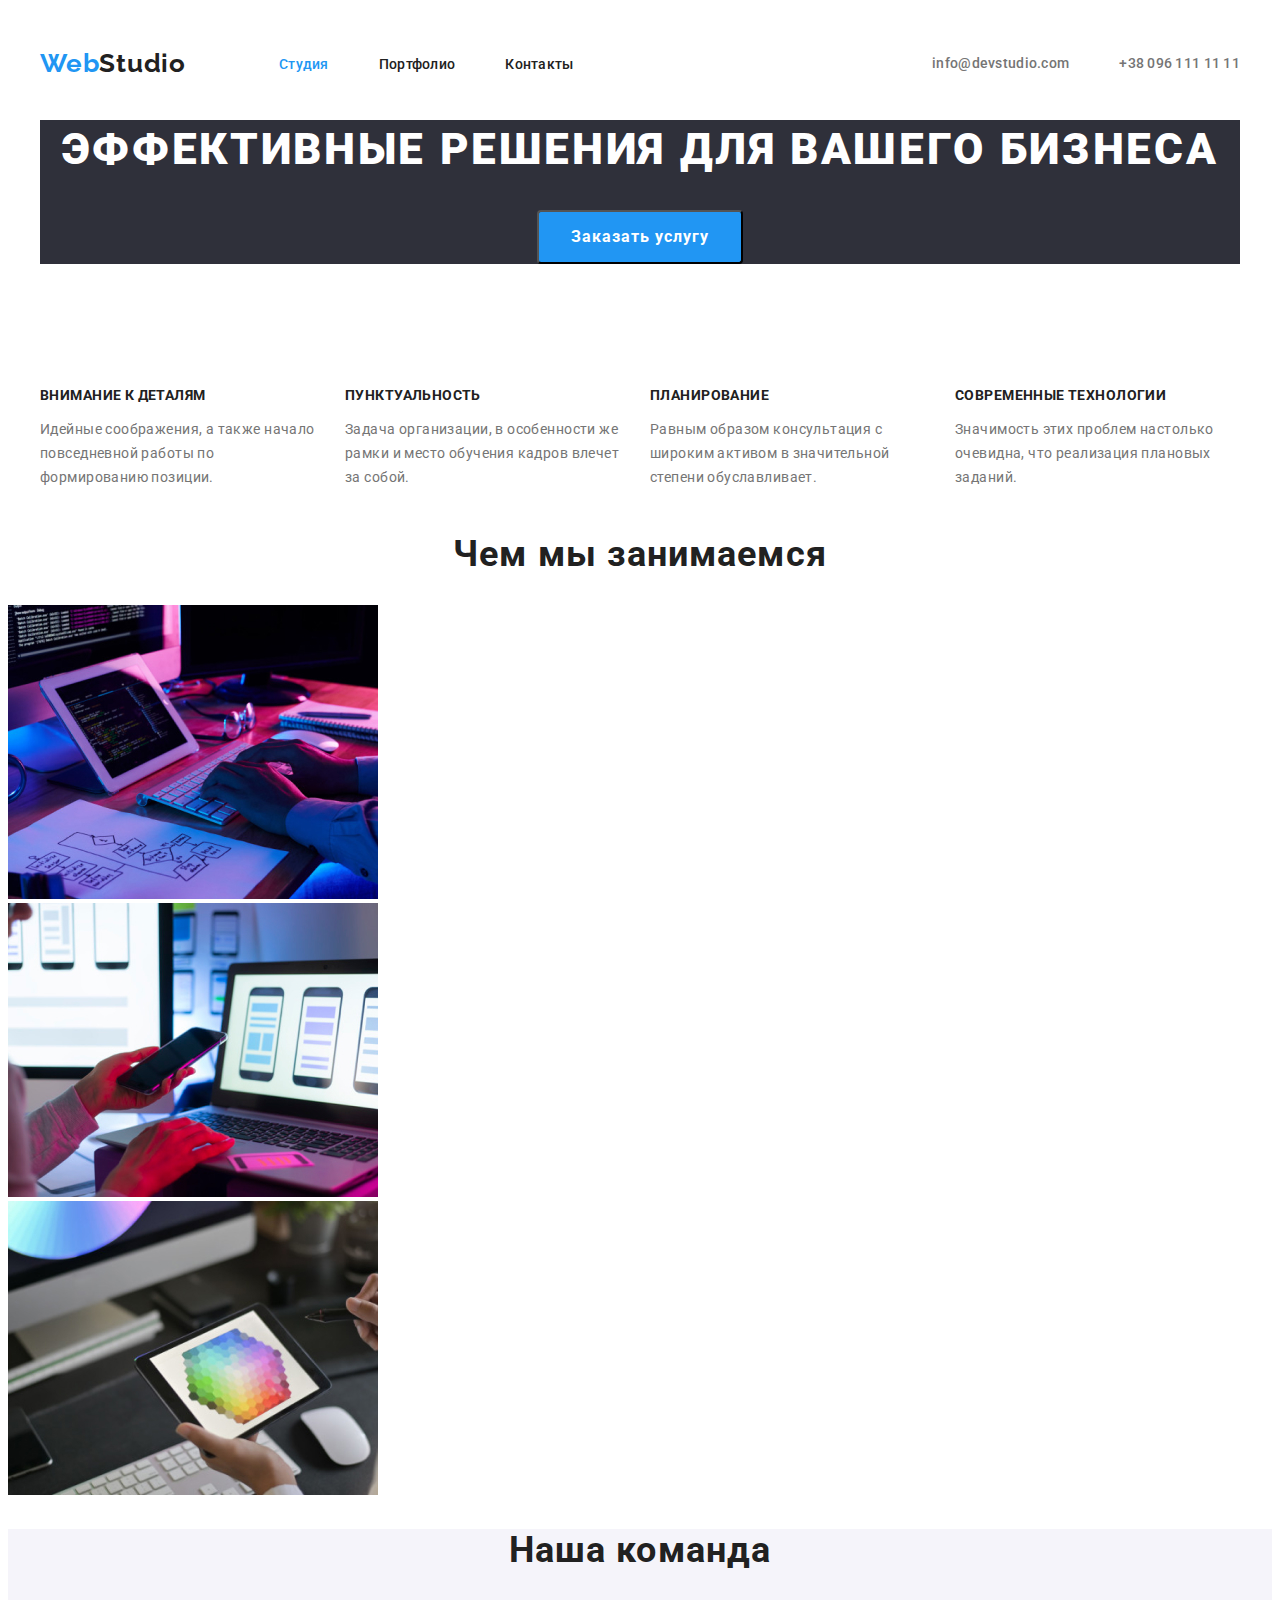
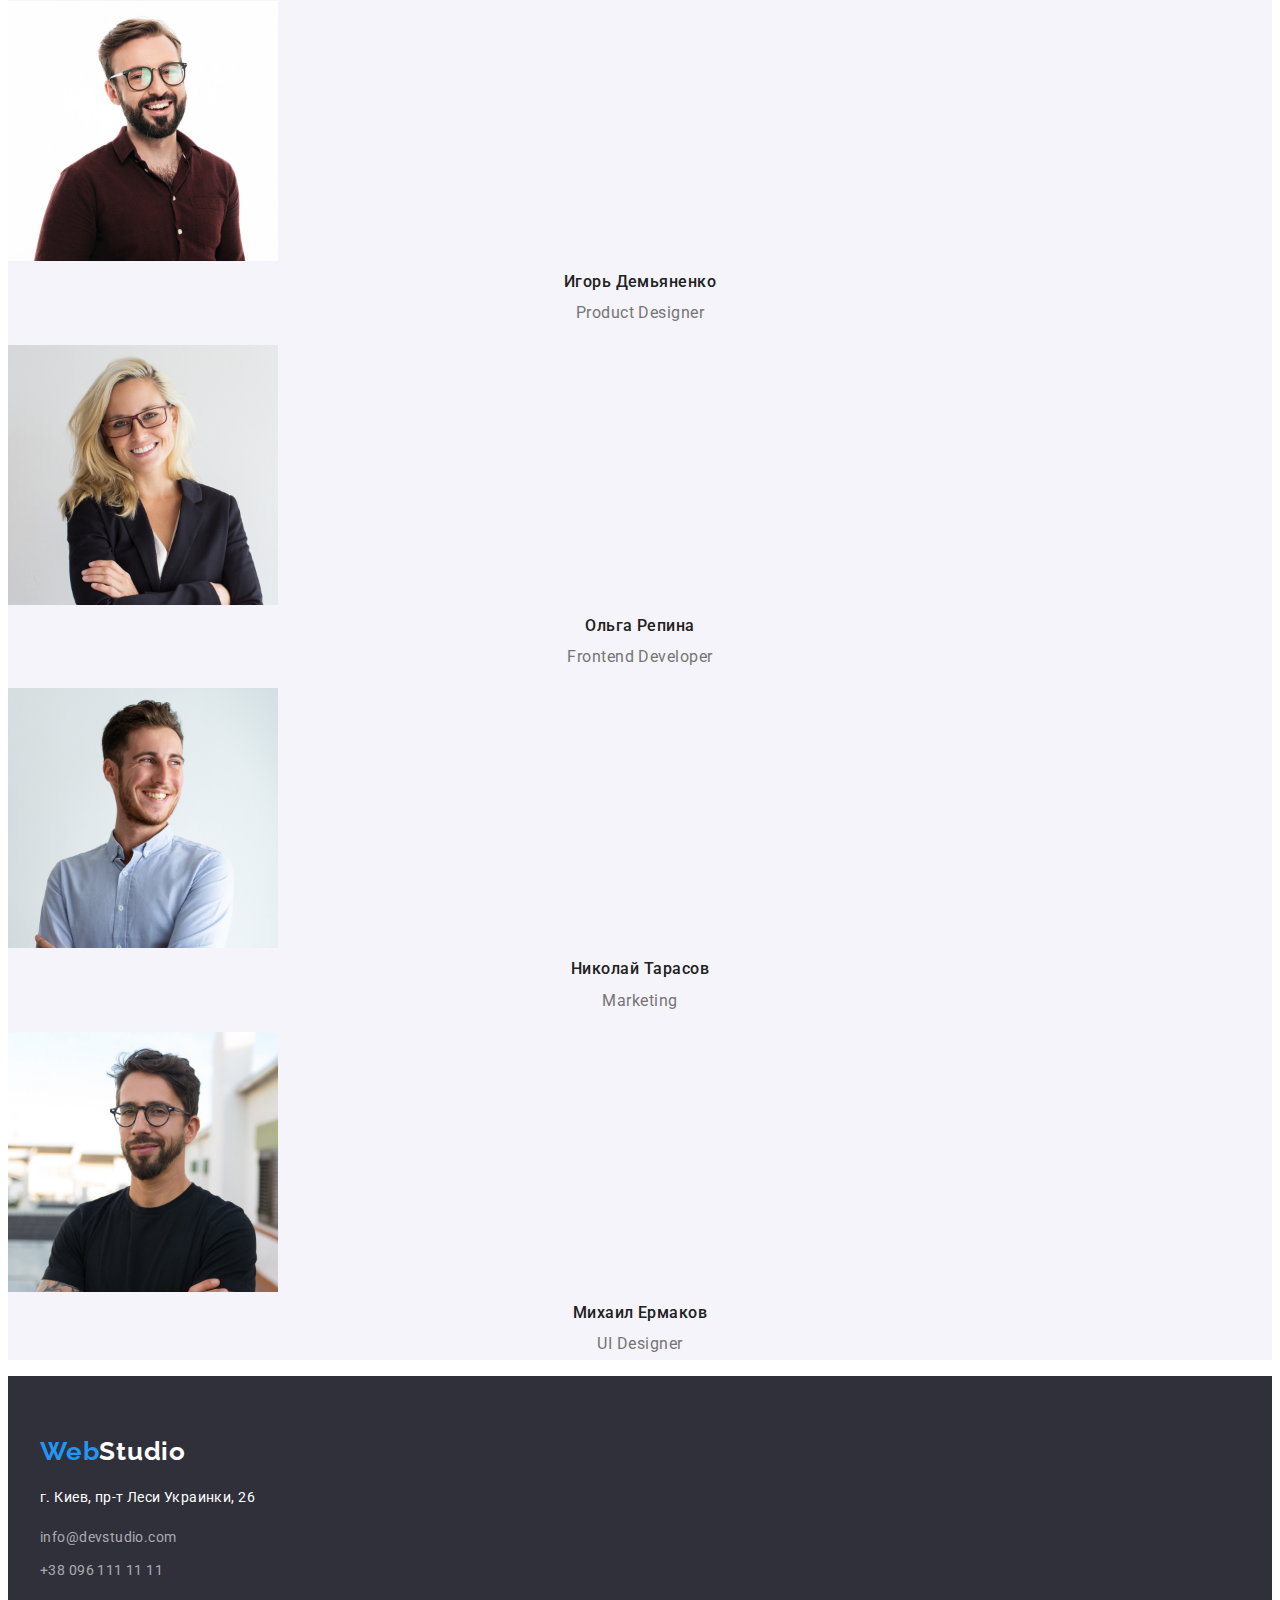
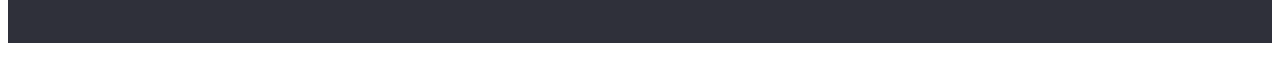
==== index.html @ 95e69513 "in progress" ====
<!DOCTYPE html>
<html lang="ru">
<head>
<meta charset="UTF-8" />
<title>Main</title>
<link rel="preconnect" href="https://fonts.googleapis.com">
<link rel="preconnect" href="https://fonts.gstatic.com" crossorigin>
<link href="https://fonts.googleapis.com/css2?family=Raleway:wght@700&family=Roboto:wght@400;500;700;900&display=swap"
    rel="stylesheet">
<link rel="stylesheet" href="https://cdnjs.cloudflare.com/ajax/libs/modern-normalize/1.1.0/modern-normalize.min.css"
        integrity="sha512-wpPYUAdjBVSE4KJnH1VR1HeZfpl1ub8YT/NKx4PuQ5NmX2tKuGu6U/JRp5y+Y8XG2tV+wKQpNHVUX03MfMFn9Q=="
        crossorigin="anonymous" referrerpolicy="no-referrer" />
<link rel="stylesheet" href="./css/styles.css">
</head>
<body>
<header>
    <div class="main-box container">
    <nav class="main-box">
                <a href="./index.html" class="logo-link current"><span class="accent">Web</span>Studio</a>
                <ul class="main-nav list">
                    <li class="link-nav"><a href="./index.html" class="link-nav current">Студия</a></li>
                    <li class="link-nav"><a href="./portfolio.html" class="link-nav">Портфолио</a></li>
                    <li class="link-nav"><a href="./" class="link-nav">Контакты</a></li>
                </ul>
            </nav>
            <ul class="contacts list">
                <li class="link-contact"><a href="mailto:info@devstudio.com" class="link-contact">info@devstudio.com </a></li>
                <li class="link-contact"><a href="tel:+380961111111" class="link-contact">+38 096 111 11 11</a></li>
            </ul>
    </div>
</header>
<main>
    <section class="container">
        <div class="background-about">
        <h1 class="hero-title">Эффективные решения для вашего бизнеса</h1>
        <button class="button-order" type="button">Заказать услугу</button>
        </div>
        <ul class="main-list list">
            <li class="item">
                <h3 class="list-title">Внимание к деталям</h3>
                <p class="text">Идейные соображения, а также начало повседневной работы по формированию позиции.</p>
            </li>
            <li class="item">
                <h3 class="list-title">Пунктуальность</h3>
                <p class="text">Задача организации, в особенности же рамки и место обучения кадров влечет за собой.</p>
            </li>
            <li class="item">
                <h3 class="list-title">Планирование</h3>
                <p class="text">Равным образом консультация с широким активом в значительной степени обуславливает.</p>
            </li>
            <li class="item">
                <h3 class="list-title">Современные технологии</h3>
                <p class="text">Значимость этих проблем настолько очевидна, что реализация плановых заданий.</p>
            </li>
        </ul>
    </section>
    <section>
        <h2 class="title">Чем мы занимаемся</h2>
        <ul class="list">
            <li><img src="./images/клава.jpg" alt="Набираем текст" width="370"></li>
            <li><img src="./images/телефон.jpg" alt="Клацаем телефон" width="370"></li>
            <li><img src="./images/планшет.jpg" alt="Смотрим на планшет" width="370"></li>
        </ul>
    </section>
    <section class="team">
        <h2 class="title">Наша команда</h2>
        <ul class="list">
            <li>
                <img src="./images/Игорь.jpg" alt="Про Игоря Демьяненко" width="270">
                <h3 class="title-names">Игорь Демьяненко</h3>
                <p class="text-description">Product Designer</p>
            </li>
            <li>
                <img src="./images/Ольга.jpg" alt="Про Ольгу Репину" width="270">
                <h3 class="title-names">Ольга Репина</h3>
                <p class="text-description">Frontend Developer</p>
            </li>
            <li>
                <img src="./images/Николай.jpg" alt="Про Николая Тарасова" width="270">
                <h3 class="title-names">Николай Тарасов</h3>
                <p class="text-description">Marketing</p>
            </li>
            <li>
                <img src="./images/Михаил.jpg" alt="Про Михаила Ермакова" width="270">
                <h3 class="title-names">Михаил Ермаков</h3>
                <p class="text-description">UI Designer</p>
            </li>
        </ul>
    </section>
</main>
<footer>
<div class="container">
    <a href="./index.html" class="footer-link current"><span class="accent">Web</span><span
        class="accent-white">Studio</span></a>
<address>
    <p class="address-text">г. Киев, пр-т Леси Украинки, 26 </p>
    <ul class="footer-list list">
        <li class="item"><a href="mailto:info@devstudio.com" class="address-link">info@devstudio.com </a></li>
        <li class="item"><a href="tel:+380961111111" class="address-link">+38 096 111 11 11</a></li>
    </ul>
</address>
</div>
</footer>
</body>
</html>
---- css/styles.css ----
:root {
  --primary-text-color: #757575;
  --title-text-color: #212121;
  --accent-text-color: #2196f3;
  --just-white-color: #ffffff;
  --address-link-color: rgba(255, 255, 255, 0.6);
  --bg-color: #2f303a;
  --bg-color-team: #f5f4fa;
  --order-button-color: #188ce8;
  --bg-color-button: #f5f4fa;
}

body {
  font-family: 'Roboto', 'Open Sans', 'Lato', 'Slabo', sans-serif;
  color: var(--primary-text-color);
}

/* Первая страница */
.main-box {
  display: flex;
  align-items: center;
  justify-content: space-between;
}

.main-nav {
  display: flex;
  margin-left: 93px;
}

.contacts {
  display: flex;
}

.container {
  justify-content: space-between;
  width: 1200px;
  /* padding-left: 15px;
  padding-right: 15px; */
  margin-left: auto;
  margin-right: auto;
}

.list {
  list-style-type: none;
  padding: 0px;
}

.logo-link:focus {
  color: var(--accent-text-color);
}

.logo-link {
  display: flex;
  margin-bottom: 25px;
  margin-top: 24px;
  
  font-family: 'Raleway', 'Oswald', 'Montserrat', sans-serif;
  font-weight: 700;
  font-size: 26px;
  line-height: 1.19;
  letter-spacing: 0.03em;
  color: var(--title-text-color);
  text-decoration: none;
}

.no-underline {
  text-decoration: none;
}

.link-nav:hover,
.link-nav:focus {
  color: var(--accent-text-color);
}

.link-nav {
  margin-right: 50px;
  margin-bottom: 32px;
  margin-top: 32px;
  font-weight: 500;
  font-size: 14px;
  line-height: 1.17;
  color: var(--title-text-color);
  text-decoration: none;
  letter-spacing: 0.02em;
}

.main-nav .link-nav:last-child {
  margin-right: 0px;
}

.link-nav.current {
  color: var(--accent-text-color);
}


.link-contact:hover,
.link-contact:focus {
  color: var(--accent-text-color);
}

.link-contact {
  margin-top: 32px;
  margin-bottom: 32px;
  font-weight: 500;
  font-size: 14px;
  line-height: 1.14;
  color: var(--primary-text-color);
  text-decoration: none;
  letter-spacing: 0.02em;
}

.contacts .link-contact + .link-contact {
  margin-left: 50px;
} 

.hero-title {
  margin-top: 0px;
  font-weight: 900;
  font-size: 44px;
  line-height: 1.36;
  text-align: center;
  letter-spacing: 0.06em;
  text-transform: uppercase;
  color: #ffffff;
}

.main-list {
  display: flex;
  justify-content: flex-start;
}

.main-list .item {
 margin-top: 94px;
 margin-right: 30px;
 width: 275px;
}

.main-list .item:last-child {
  margin-right: 0px;
}

.list-title {
  font-weight: 700;
  font-size: 14px;
  line-height: 1.14;
  letter-spacing: 0.03em;
  text-transform: uppercase;
  color: var(--title-text-color);
}

.text {
  font-size: 14px;
  line-height: 1.71;
  letter-spacing: 0.03em;
}

.title {
  font-weight: 700;
  font-size: 36px;
  line-height: 1.17;
  text-align: center;
  letter-spacing: 0.03em;
  color: var(--title-text-color);
}

.title-names {
  color: var(--title-text-color);
  font-weight: 500;
  font-size: 16px;
  line-height: 1.19px;
  letter-spacing: 0.03em;
  text-align: center;
}

.text-description {
  font-size: 16px;
  line-height: 1.9;
  letter-spacing: 0.03em;
  text-align: center;
}

.address-text {
  display: flex;
  margin-top: 20px;
  margin-bottom: 9px;
  margin-right: 0px;
  font-style: normal;
  font-size: 14px;
  line-height: 1.71;
  letter-spacing: 0.03em;
  color: var(--just-white-color);
}
.address-link:hover {
  color: var(--just-white-color);
}

.footer-list .item:last-child {
  padding-bottom: 60px;
  padding-left: 0px;
  margin-top: 9px;
  margin-right: 0px;
}

.address-link {
  display: flex;
  justify-content: flex-start;
  margin-top: 9px;
  margin-left: auto;
  margin-right: auto;
  text-decoration: none;
  font-style: normal;
  font-size: 14px;
  line-height: 1.71;
  letter-spacing: 0.03em;
  color: var(--address-link-color);
}

.accent,
.accent-white:focus {
  color: var(--accent-text-color);
}

.footer-link {
  display: flex;
  padding-top: 60px;
  font-family: 'Raleway','Oswald','Montserrat',sans-serif;
  font-weight: 700;
  font-size: 26px;
  line-height: 1.19;
  letter-spacing: 0.03em;
  color: var(--title-text-color);
  text-decoration: none;
}


.accent-white {
  color: var(--just-white-color);
}

footer {
  background-color: var(--bg-color);
}

.background-about {
  background-color: var(--bg-color);
}

/* Вторая страница */

.titles-port {
  font-weight: 700;
  font-size: 18px;
  line-height: 2;
  letter-spacing: 0.06em;
  color: var(--title-text-color);
}

.description-port {
  font-size: 16px;
  line-height: 1.9;
  letter-spacing: 0.03em;
  color: var(--primary-text-color);
}

button {
  font-family: inherit;
  cursor: pointer;
}

.button-list {
  background-color: var(--bg-color-button);
  font-weight: 500;
  font-size: 16px;
  line-height: 1.62;
  text-align: center;
  letter-spacing: 0.03em;
}
.button-list:hover {
  color: var(--just-white-color);
  background-color: var(--accent-text-color);
}

.button-order:hover {
  color: var(--just-white-color);
  background-color: var(--order-button-color);
}

.button-order {
  padding: 10px 32px;
  border-radius: 4px;
  font-weight: 700;
  font-size: 16px;
  line-height: 1.88;
  display: flex;
  align-items: center;
  text-align: center;
  letter-spacing: 0.06em;
  color: var(--just-white-color);
  background-color: var(--accent-text-color);
  margin: 0 auto;
  display: block;
}

.team {
  background-color: var(--bg-color-team);
}

.buttonall {
  color: var(--just-white-color);
  font-weight: 500;
  font-size: 16px;
  line-height: 1.62;
  text-align: center;
  letter-spacing: 0.03em;
  background-color: #2196f3;
}

.buttonall:hover {
  color: var(--just-white-color);
}
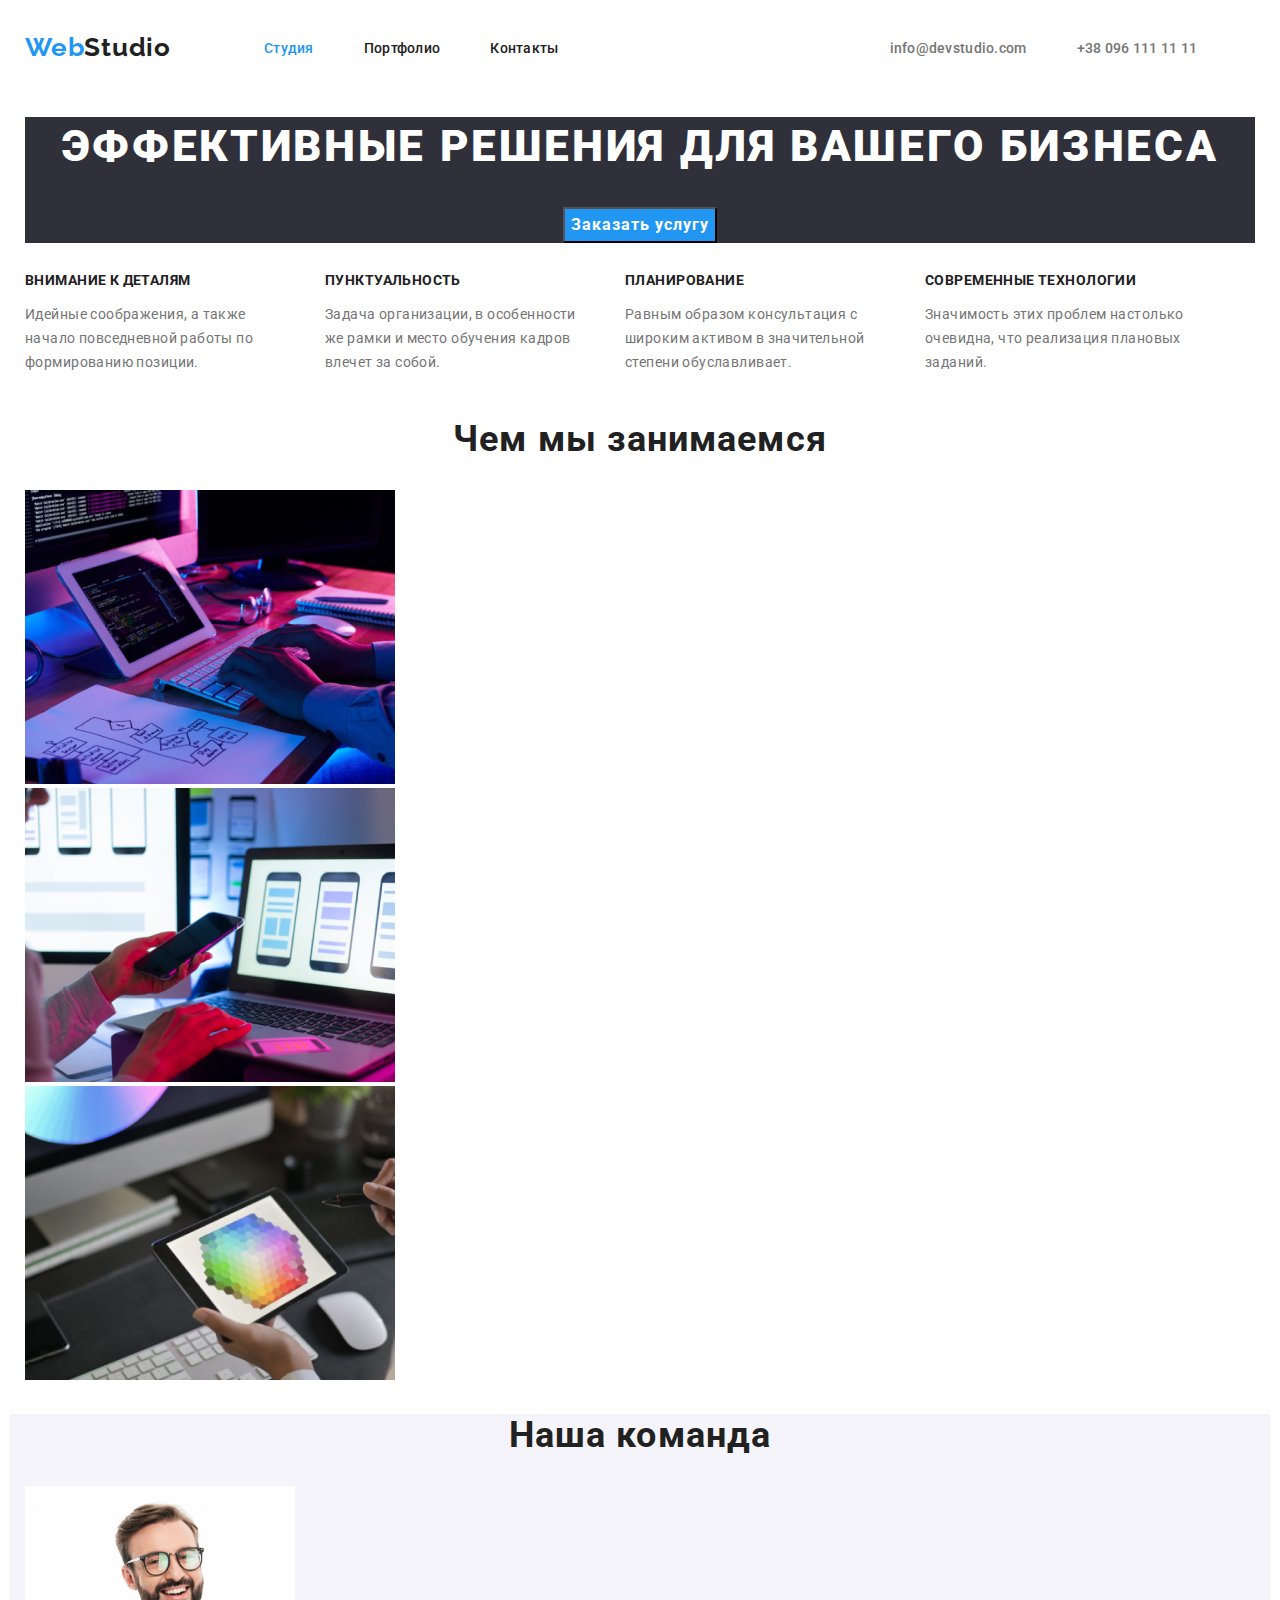
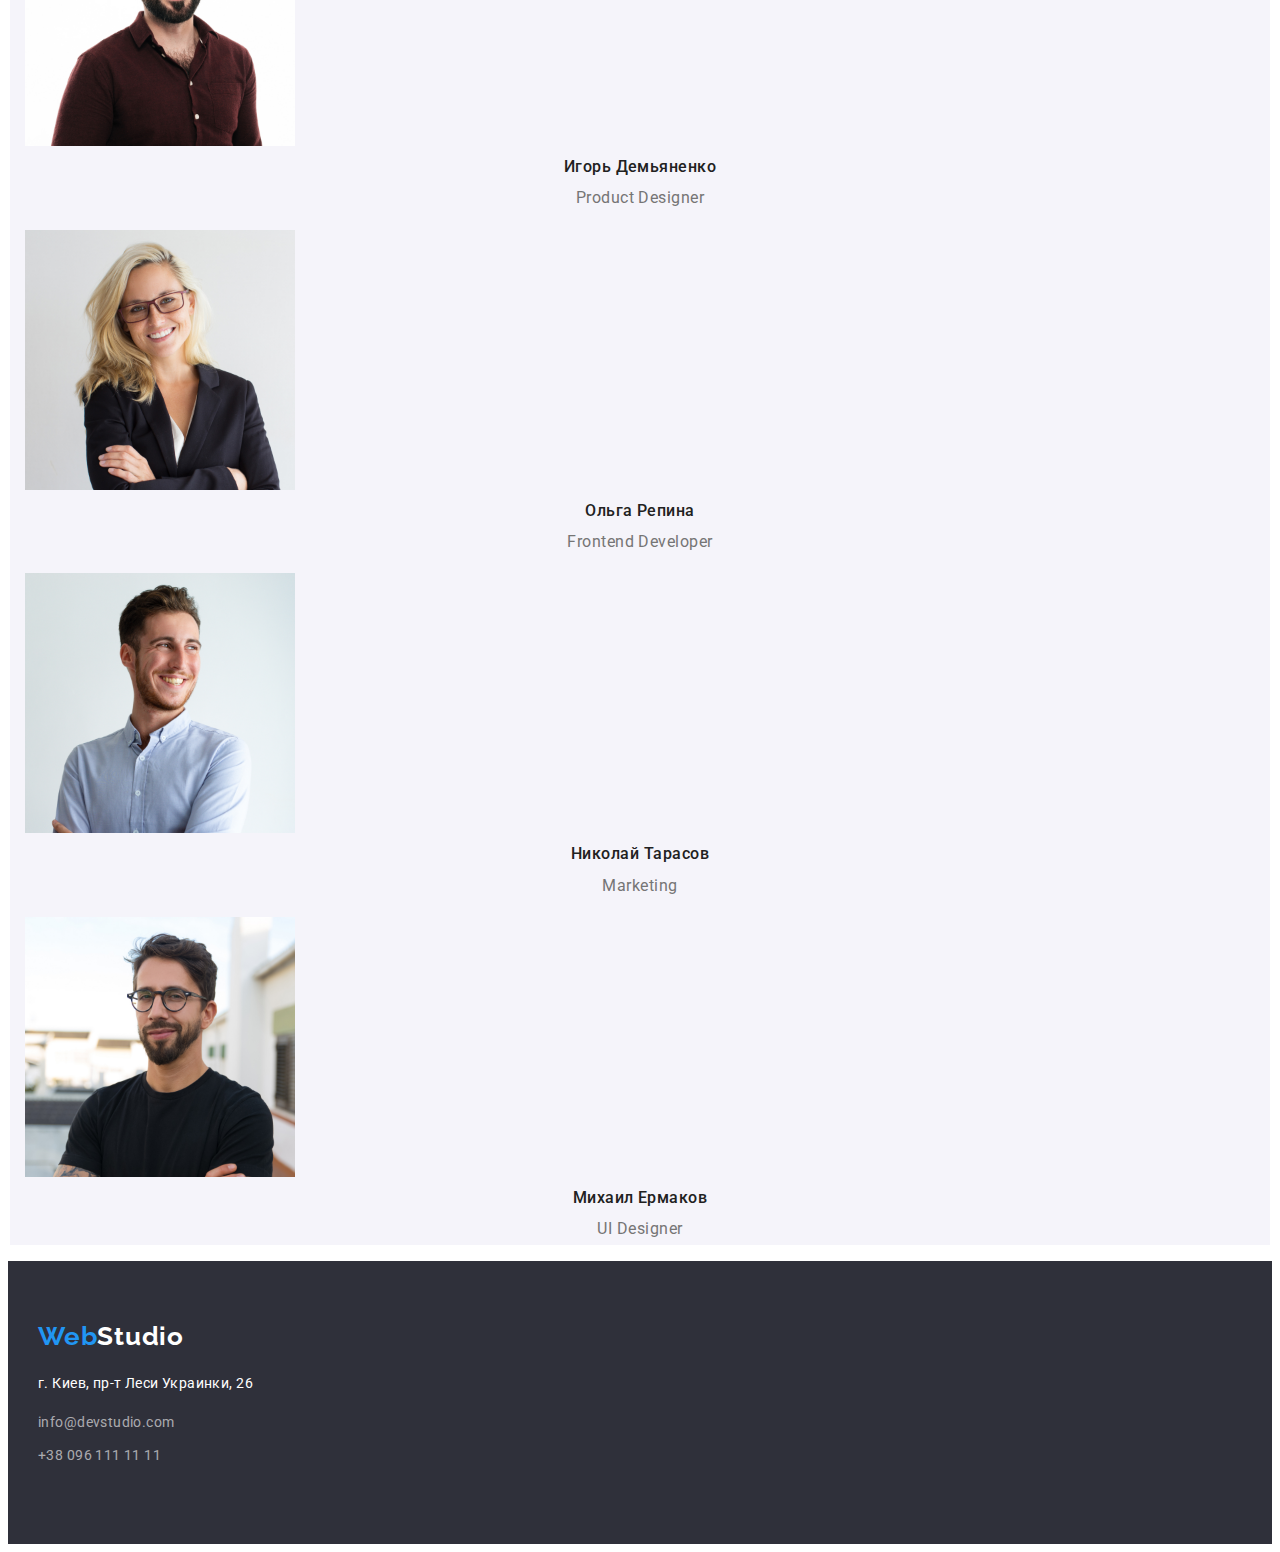
==== commit 25912526: "in progress" ====
--- a/index.html
+++ b/index.html
@@ -8,25 +8,25 @@
 <link href="https://fonts.googleapis.com/css2?family=Raleway:wght@700&family=Roboto:wght@400;500;700;900&display=swap"
     rel="stylesheet">
 <link rel="stylesheet" href="https://cdnjs.cloudflare.com/ajax/libs/modern-normalize/1.1.0/modern-normalize.min.css"
-        integrity="sha512-wpPYUAdjBVSE4KJnH1VR1HeZfpl1ub8YT/NKx4PuQ5NmX2tKuGu6U/JRp5y+Y8XG2tV+wKQpNHVUX03MfMFn9Q=="
-        crossorigin="anonymous" referrerpolicy="no-referrer" />
+    integrity="sha512-wpPYUAdjBVSE4KJnH1VR1HeZfpl1ub8YT/NKx4PuQ5NmX2tKuGu6U/JRp5y+Y8XG2tV+wKQpNHVUX03MfMFn9Q=="
+    crossorigin="anonymous" referrerpolicy="no-referrer" />
 <link rel="stylesheet" href="./css/styles.css">
 </head>
 <body>
 <header>
-    <div class="main-box container">
-    <nav class="main-box">
-                <a href="./index.html" class="logo-link current"><span class="accent">Web</span>Studio</a>
-                <ul class="main-nav list">
-                    <li class="link-nav"><a href="./index.html" class="link-nav current">Студия</a></li>
-                    <li class="link-nav"><a href="./portfolio.html" class="link-nav">Портфолио</a></li>
-                    <li class="link-nav"><a href="./" class="link-nav">Контакты</a></li>
-                </ul>
-            </nav>
-            <ul class="contacts list">
-                <li class="link-contact"><a href="mailto:info@devstudio.com" class="link-contact">info@devstudio.com </a></li>
-                <li class="link-contact"><a href="tel:+380961111111" class="link-contact">+38 096 111 11 11</a></li>
-            </ul>
+    <div class="header-box container">
+    <nav class="main-nav">
+        <a href="./index.html" class="logo-link-top current"><span class="accent">Web</span>Studio</a>
+        <ul class="header-box list">
+            <li class="item"><a href="./index.html" class="link-nav current">Студия</a></li>
+            <li class="item"><a href="./portfolio.html" class="link-nav">Портфолио</a></li>
+            <li class="item"><a href="./" class="link-nav">Контакты</a></li>
+        </ul>
+    </nav>
+    <ul class="list contact-list">
+        <li class="item-contact"><a href="mailto:info@devstudio.com" class="link-contact">info@devstudio.com </a></li>
+        <li class="item-contact"><a href="tel:+380961111111" class="link-contact">+38 096 111 11 11</a></li>
+    </ul>
     </div>
 </header>
 <main>
@@ -35,26 +35,26 @@
         <h1 class="hero-title">Эффективные решения для вашего бизнеса</h1>
         <button class="button-order" type="button">Заказать услугу</button>
         </div>
-        <ul class="main-list list">
-            <li class="item">
+        <ul class="list main-box">
+            <li class="item-text">
                 <h3 class="list-title">Внимание к деталям</h3>
                 <p class="text">Идейные соображения, а также начало повседневной работы по формированию позиции.</p>
             </li>
-            <li class="item">
+            <li class="item-text">
                 <h3 class="list-title">Пунктуальность</h3>
                 <p class="text">Задача организации, в особенности же рамки и место обучения кадров влечет за собой.</p>
             </li>
-            <li class="item">
+            <li class="item-text">
                 <h3 class="list-title">Планирование</h3>
                 <p class="text">Равным образом консультация с широким активом в значительной степени обуславливает.</p>
             </li>
-            <li class="item">
+            <li class="item-text">
                 <h3 class="list-title">Современные технологии</h3>
                 <p class="text">Значимость этих проблем настолько очевидна, что реализация плановых заданий.</p>
             </li>
         </ul>
     </section>
-    <section>
+    <section class="container">
         <h2 class="title">Чем мы занимаемся</h2>
         <ul class="list">
             <li><img src="./images/клава.jpg" alt="Набираем текст" width="370"></li>
@@ -62,7 +62,7 @@
             <li><img src="./images/планшет.jpg" alt="Смотрим на планшет" width="370"></li>
         </ul>
     </section>
-    <section class="team">
+    <section class="team container">
         <h2 class="title">Наша команда</h2>
         <ul class="list">
             <li>
@@ -89,17 +89,16 @@
     </section>
 </main>
 <footer>
-<div class="container">
-    <a href="./index.html" class="footer-link current"><span class="accent">Web</span><span
-        class="accent-white">Studio</span></a>
-<address>
-    <p class="address-text">г. Киев, пр-т Леси Украинки, 26 </p>
-    <ul class="footer-list list">
-        <li class="item"><a href="mailto:info@devstudio.com" class="address-link">info@devstudio.com </a></li>
-        <li class="item"><a href="tel:+380961111111" class="address-link">+38 096 111 11 11</a></li>
+    <div class="container">
+    <a href="./index.html" class="logo-link current"><span class="accent">Web</span><span class="accent-white">Studio</span></a>
+    <address>
+        <p class="address-text">г. Киев, пр-т Леси Украинки, 26 </p>
+    <ul class="list">
+        <li class="item-footer"><a href="mailto:info@devstudio.com" class="address-link">info@devstudio.com </a></li>
+        <li class="item-footer"><a href="tel:+380961111111" class="address-link">+38 096 111 11 11</a></li>
     </ul>
-</address>
-</div>
+    </address>
+    </div>
 </footer>
 </body>
 </html>--- a/css/styles.css
+++ b/css/styles.css
@@ -15,45 +15,64 @@
   color: var(--primary-text-color);
 }
 
+.list {
+  list-style-type: none;
+  padding-left: 0px;
+}
+
 /* Первая страница */
-.main-box {
-  display: flex;
-  align-items: center;
-  justify-content: space-between;
-}
-
-.main-nav {
-  display: flex;
-  margin-left: 93px;
-}
-
-.contacts {
-  display: flex;
-}
 
 .container {
-  justify-content: space-between;
-  width: 1200px;
-  /* padding-left: 15px;
-  padding-right: 15px; */
   margin-left: auto;
   margin-right: auto;
-}
-
-.list {
-  list-style-type: none;
-  padding: 0px;
-}
-
-.logo-link:focus {
-  color: var(--accent-text-color);
-}
-
-.logo-link {
-  display: flex;
-  margin-bottom: 25px;
-  margin-top: 24px;
-  
+  padding-left: 15px;
+  padding-right: 15px;
+  width: 1230px;
+  /* background-color: red; */
+}
+
+.main-nav {
+  display: flex;
+}
+.header-box {
+  display: flex;
+  justify-content: flex-start;
+  align-items: center;
+}
+
+.header-box .item {
+  margin-right: 50px;
+}
+
+.header-box .item:last-child {
+  margin-right: 0px;
+}
+
+.header-box .item-contact:first-child {
+  margin-left: 331px;
+}
+.header-box .item-contact + .item-contact {
+  margin-left: 50px;
+}
+
+.contact-list {
+  display: flex;
+  align-items: center;
+}
+
+.contact-list .item-contact:first-child {
+  margin-left: 331px;
+
+}
+
+.logo-link-top:focus {
+  color: var(--accent-text-color);
+}
+
+.logo-link-top {
+  padding-top: 24px;
+  padding-bottom: 25px;
+  margin-right: 93px;
   font-family: 'Raleway', 'Oswald', 'Montserrat', sans-serif;
   font-weight: 700;
   font-size: 26px;
@@ -71,11 +90,8 @@
 .link-nav:focus {
   color: var(--accent-text-color);
 }
-
+.link-nav,
 .link-nav {
-  margin-right: 50px;
-  margin-bottom: 32px;
-  margin-top: 32px;
   font-weight: 500;
   font-size: 14px;
   line-height: 1.17;
@@ -84,14 +100,9 @@
   letter-spacing: 0.02em;
 }
 
-.main-nav .link-nav:last-child {
-  margin-right: 0px;
-}
-
 .link-nav.current {
   color: var(--accent-text-color);
 }
-
 
 .link-contact:hover,
 .link-contact:focus {
@@ -99,8 +110,6 @@
 }
 
 .link-contact {
-  margin-top: 32px;
-  margin-bottom: 32px;
   font-weight: 500;
   font-size: 14px;
   line-height: 1.14;
@@ -109,12 +118,7 @@
   letter-spacing: 0.02em;
 }
 
-.contacts .link-contact + .link-contact {
-  margin-left: 50px;
-} 
-
 .hero-title {
-  margin-top: 0px;
   font-weight: 900;
   font-size: 44px;
   line-height: 1.36;
@@ -124,19 +128,16 @@
   color: #ffffff;
 }
 
-.main-list {
-  display: flex;
-  justify-content: flex-start;
-}
-
-.main-list .item {
- margin-top: 94px;
- margin-right: 30px;
- width: 275px;
-}
-
-.main-list .item:last-child {
-  margin-right: 0px;
+.main-box {
+  display: flex;
+}
+
+.main-box .item-text:last-child {
+  margin-right: 0px;
+}
+.item-text {
+  margin-right: 30px;
+  width: 270px;
 }
 
 .list-title {
@@ -179,10 +180,24 @@
   text-align: center;
 }
 
+.logo-link:focus {
+  color: var(--accent-text-color);
+}
+
+.logo-link {
+  margin-right: 0px;
+  font-family: 'Raleway', 'Oswald', 'Montserrat', sans-serif;
+  font-weight: 700;
+  font-size: 26px;
+  line-height: 1.19;
+  letter-spacing: 0.03em;
+  color: var(--title-text-color);
+  text-decoration: none;
+}
+
 .address-text {
-  display: flex;
   margin-top: 20px;
-  margin-bottom: 9px;
+  margin-bottom: 0px;
   margin-right: 0px;
   font-style: normal;
   font-size: 14px;
@@ -193,51 +208,32 @@
 .address-link:hover {
   color: var(--just-white-color);
 }
-
-.footer-list .item:last-child {
-  padding-bottom: 60px;
-  padding-left: 0px;
+.address-link {
+  text-decoration: none;
+  font-style: normal;
+  font-size: 14px;
+  line-height: 1.71;
+  letter-spacing: 0.03em;
+  color: var(--address-link-color);
+}
+
+.item-footer {
   margin-top: 9px;
   margin-right: 0px;
 }
-
-.address-link {
-  display: flex;
-  justify-content: flex-start;
-  margin-top: 9px;
-  margin-left: auto;
-  margin-right: auto;
-  text-decoration: none;
-  font-style: normal;
-  font-size: 14px;
-  line-height: 1.71;
-  letter-spacing: 0.03em;
-  color: var(--address-link-color);
-}
-
 .accent,
 .accent-white:focus {
   color: var(--accent-text-color);
 }
 
-.footer-link {
-  display: flex;
+.accent-white {
+  color: var(--just-white-color);
+}
+
+footer {
+  padding-left: 15px;
   padding-top: 60px;
-  font-family: 'Raleway','Oswald','Montserrat',sans-serif;
-  font-weight: 700;
-  font-size: 26px;
-  line-height: 1.19;
-  letter-spacing: 0.03em;
-  color: var(--title-text-color);
-  text-decoration: none;
-}
-
-
-.accent-white {
-  color: var(--just-white-color);
-}
-
-footer {
+  padding-bottom: 60px;
   background-color: var(--bg-color);
 }
 
@@ -286,8 +282,6 @@
 }
 
 .button-order {
-  padding: 10px 32px;
-  border-radius: 4px;
   font-weight: 700;
   font-size: 16px;
   line-height: 1.88;
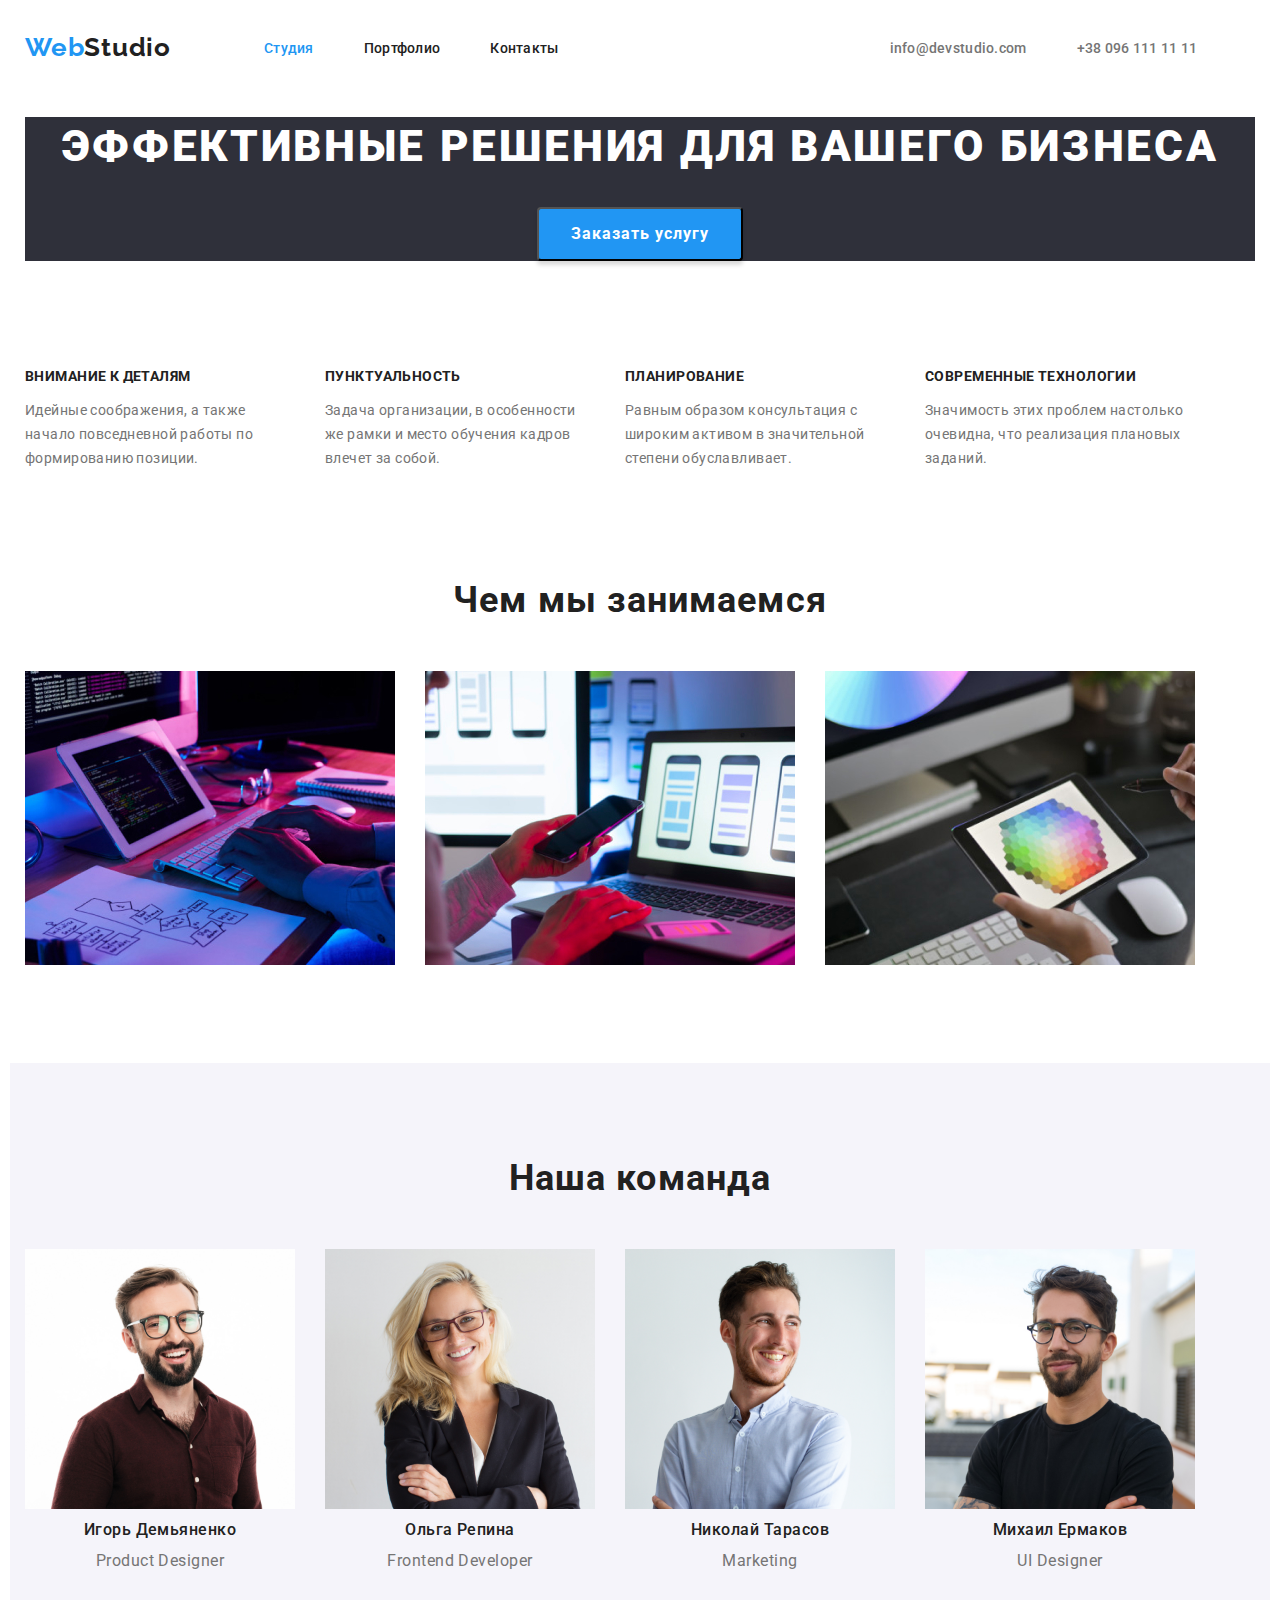
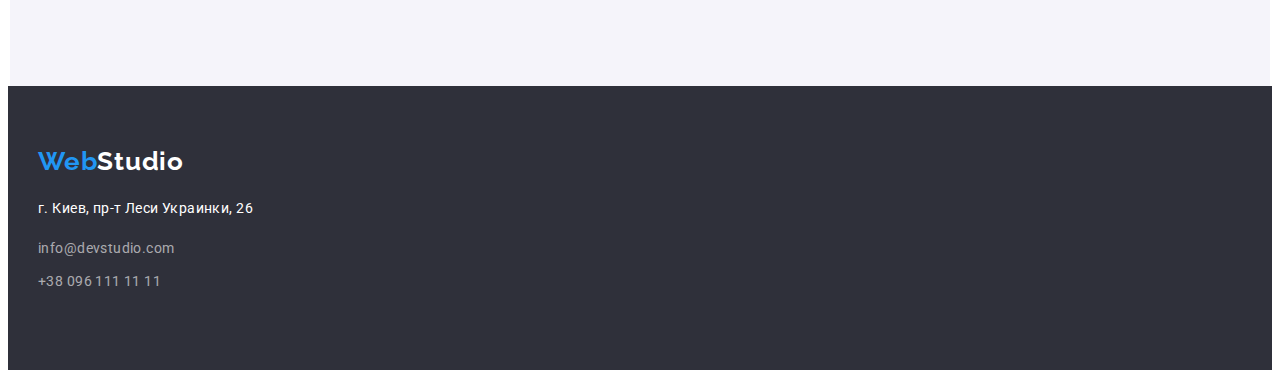
==== commit f8845635: "finished first page" ====
--- a/index.html
+++ b/index.html
@@ -56,31 +56,31 @@
     </section>
     <section class="container">
         <h2 class="title">Чем мы занимаемся</h2>
-        <ul class="list">
-            <li><img src="./images/клава.jpg" alt="Набираем текст" width="370"></li>
-            <li><img src="./images/телефон.jpg" alt="Клацаем телефон" width="370"></li>
-            <li><img src="./images/планшет.jpg" alt="Смотрим на планшет" width="370"></li>
+        <ul class="list images-list">
+            <li class="image"><img src="./images/клава.jpg" alt="Набираем текст" width="370"></li>
+            <li class="image"><img src="./images/телефон.jpg" alt="Клацаем телефон" width="370"></li>
+            <li class="image"><img src="./images/планшет.jpg" alt="Смотрим на планшет" width="370"></li>
         </ul>
     </section>
     <section class="team container">
         <h2 class="title">Наша команда</h2>
-        <ul class="list">
-            <li>
+        <ul class="team-list list">
+            <li class="team-item">
                 <img src="./images/Игорь.jpg" alt="Про Игоря Демьяненко" width="270">
                 <h3 class="title-names">Игорь Демьяненко</h3>
                 <p class="text-description">Product Designer</p>
             </li>
-            <li>
+            <li class="team-item">
                 <img src="./images/Ольга.jpg" alt="Про Ольгу Репину" width="270">
                 <h3 class="title-names">Ольга Репина</h3>
                 <p class="text-description">Frontend Developer</p>
             </li>
-            <li>
+            <li class="team-item">
                 <img src="./images/Николай.jpg" alt="Про Николая Тарасова" width="270">
                 <h3 class="title-names">Николай Тарасов</h3>
                 <p class="text-description">Marketing</p>
             </li>
-            <li>
+            <li class="team-item">
                 <img src="./images/Михаил.jpg" alt="Про Михаила Ермакова" width="270">
                 <h3 class="title-names">Михаил Ермаков</h3>
                 <p class="text-description">UI Designer</p>
--- a/css/styles.css
+++ b/css/styles.css
@@ -17,7 +17,7 @@
 
 .list {
   list-style-type: none;
-  padding-left: 0px;
+  padding: 0px;
 }
 
 /* Первая страница */
@@ -31,6 +31,10 @@
   /* background-color: red; */
 }
 
+section {
+  padding-bottom: 94px;
+}
+
 .main-nav {
   display: flex;
 }
@@ -130,6 +134,8 @@
 
 .main-box {
   display: flex;
+  margin-top: 0px;
+  margin-bottom: 0px;
 }
 
 .main-box .item-text:last-child {
@@ -156,6 +162,8 @@
 }
 
 .title {
+  margin-top: 0px;
+  margin-bottom: 0px;
   font-weight: 700;
   font-size: 36px;
   line-height: 1.17;
@@ -178,6 +186,20 @@
   line-height: 1.9;
   letter-spacing: 0.03em;
   text-align: center;
+}
+
+.images-list {
+  display: flex;
+  margin: 0px;
+}
+
+.image {
+  margin-top: 50px;
+  margin-right: 30px;
+}
+
+.images-list .image:last-child {
+  margin-right: 0px;
 }
 
 .logo-link:focus {
@@ -239,6 +261,7 @@
 
 .background-about {
   background-color: var(--bg-color);
+  margin-bottom: 94px;
 }
 
 /* Вторая страница */
@@ -282,23 +305,39 @@
 }
 
 .button-order {
+  margin-right: auto;
+  margin-left: auto;
+  display: block;
+  padding: 10px 32px;
+  border-radius: 4px;
   font-weight: 700;
   font-size: 16px;
   line-height: 1.88;
-  display: flex;
-  align-items: center;
-  text-align: center;
   letter-spacing: 0.06em;
   color: var(--just-white-color);
   background-color: var(--accent-text-color);
-  margin: 0 auto;
-  display: block;
-}
+  box-shadow: 0px 4px 4px rgba(0, 0, 0, 0.15);
+}
+
 
 .team {
+  padding-top: 94px;
   background-color: var(--bg-color-team);
 }
 
+.team-list {
+  display: flex;
+  margin: 0px;
+}
+
+.team-item {
+  margin-top: 50px;
+  margin-right: 30px;
+}
+
+.team-item:last-child {
+  margin-right: 0px;
+}
 .buttonall {
   color: var(--just-white-color);
   font-weight: 500;
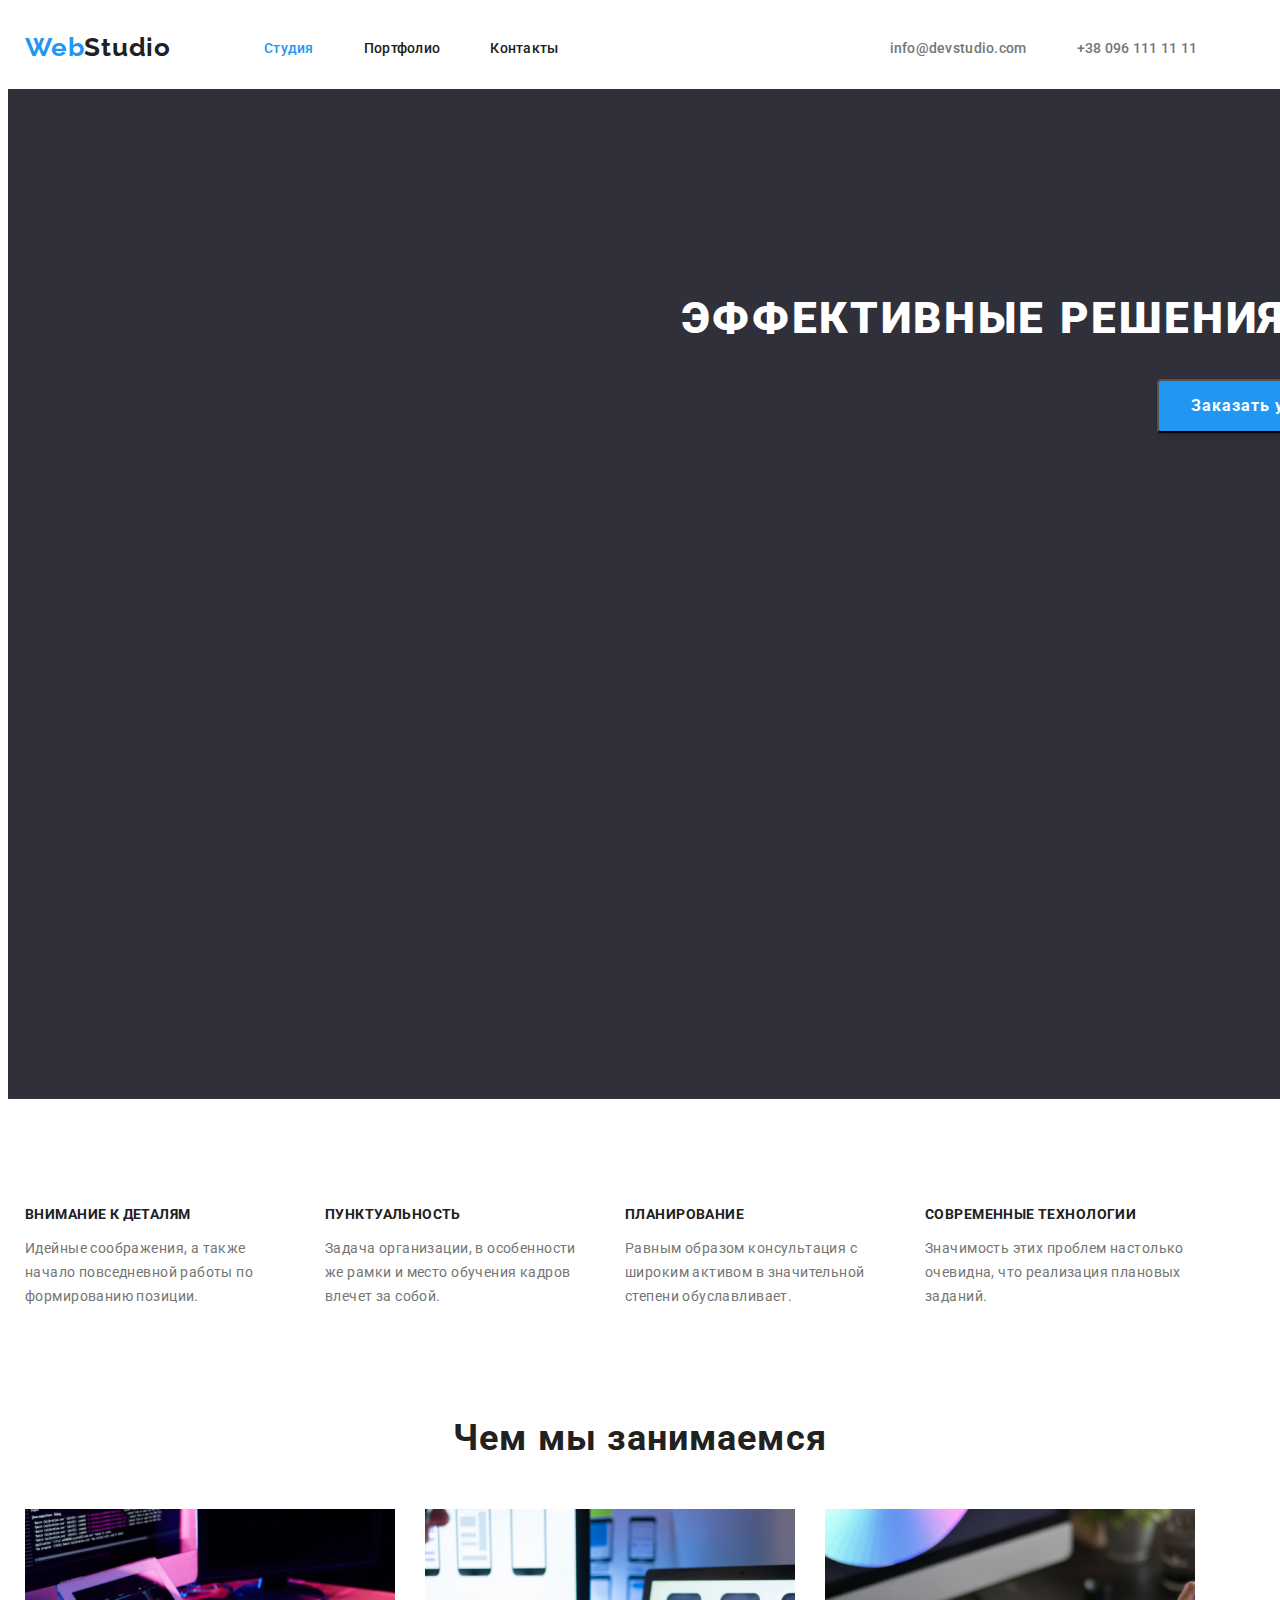
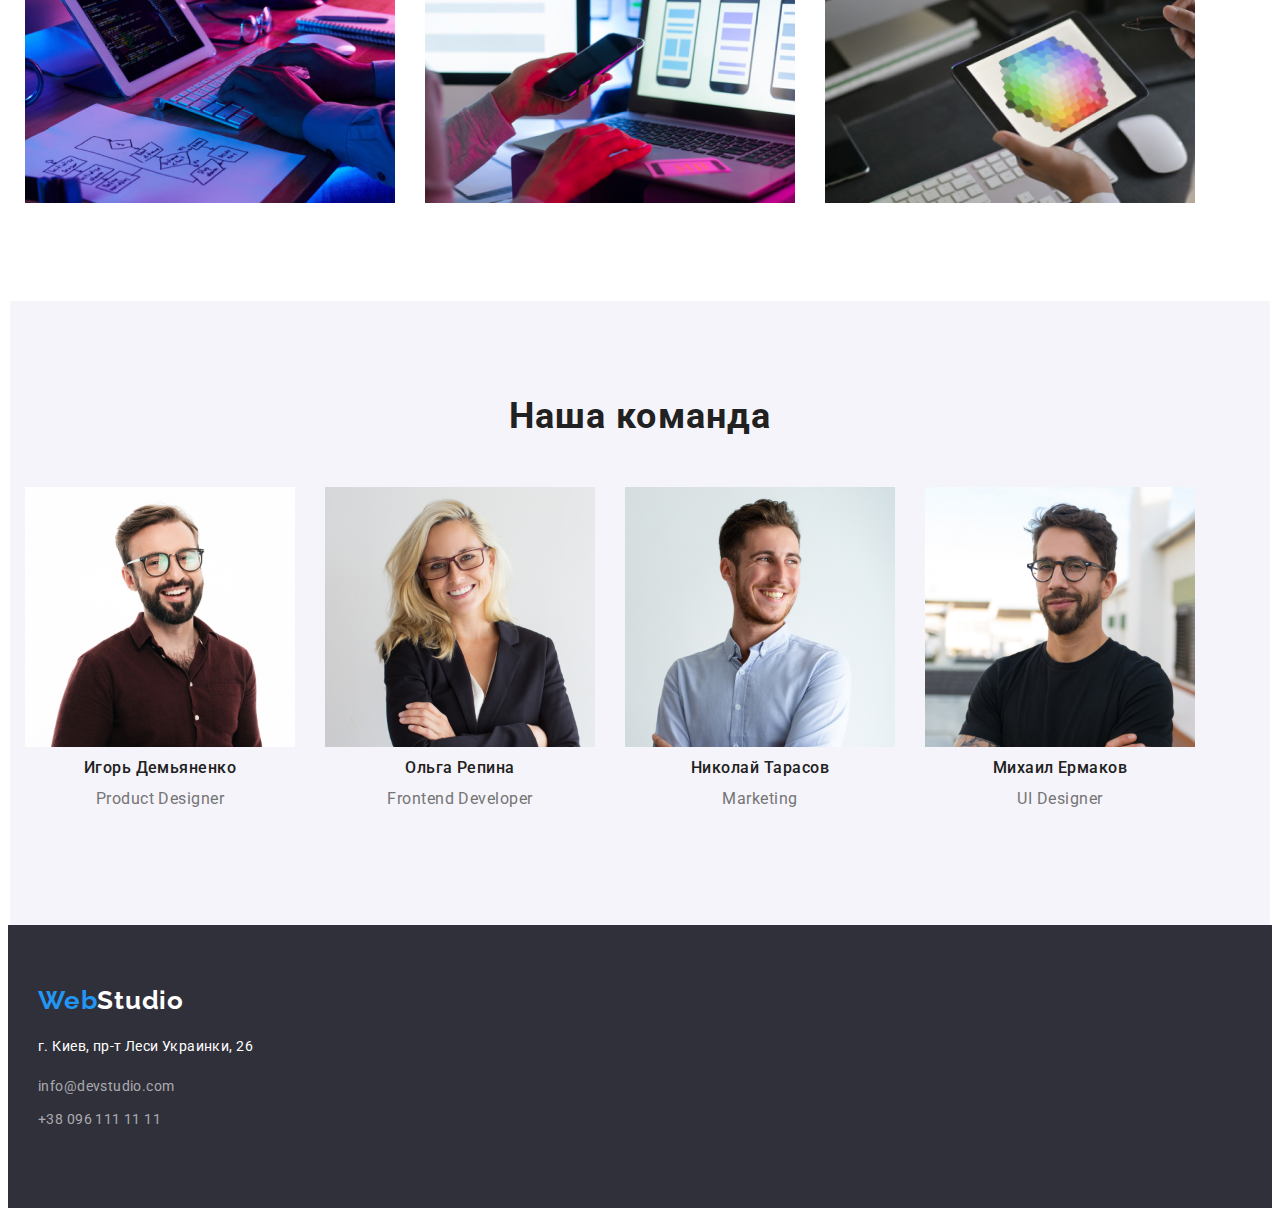
==== commit e04d3004: "final 1st page" ====
--- a/index.html
+++ b/index.html
@@ -30,11 +30,11 @@
     </div>
 </header>
 <main>
-    <section class="container">
-        <div class="background-about">
+    <div class="background-about">
         <h1 class="hero-title">Эффективные решения для вашего бизнеса</h1>
         <button class="button-order" type="button">Заказать услугу</button>
-        </div>
+    </div>
+    <section class="container">
         <ul class="list main-box">
             <li class="item-text">
                 <h3 class="list-title">Внимание к деталям</h3>
--- a/css/styles.css
+++ b/css/styles.css
@@ -10,6 +10,11 @@
   --bg-color-button: #f5f4fa;
 }
 
+header {
+  background-color: var(--just-white-color);
+  margin-bottom: 1px;
+}
+
 body {
   font-family: 'Roboto', 'Open Sans', 'Lato', 'Slabo', sans-serif;
   color: var(--primary-text-color);
@@ -123,6 +128,7 @@
 }
 
 .hero-title {
+  margin: 0px;
   font-weight: 900;
   font-size: 44px;
   line-height: 1.36;
@@ -260,6 +266,14 @@
 }
 
 .background-about {
+  margin-left: auto;
+  margin-right: auto;
+  padding-top: 200px;
+  padding-bottom: 210px;
+  padding-left: 452px;
+  padding-right: 452px;
+  width: 1600px;
+  height: 600px;
   background-color: var(--bg-color);
   margin-bottom: 94px;
 }
@@ -305,6 +319,7 @@
 }
 
 .button-order {
+  margin-top: 30px;
   margin-right: auto;
   margin-left: auto;
   display: block;
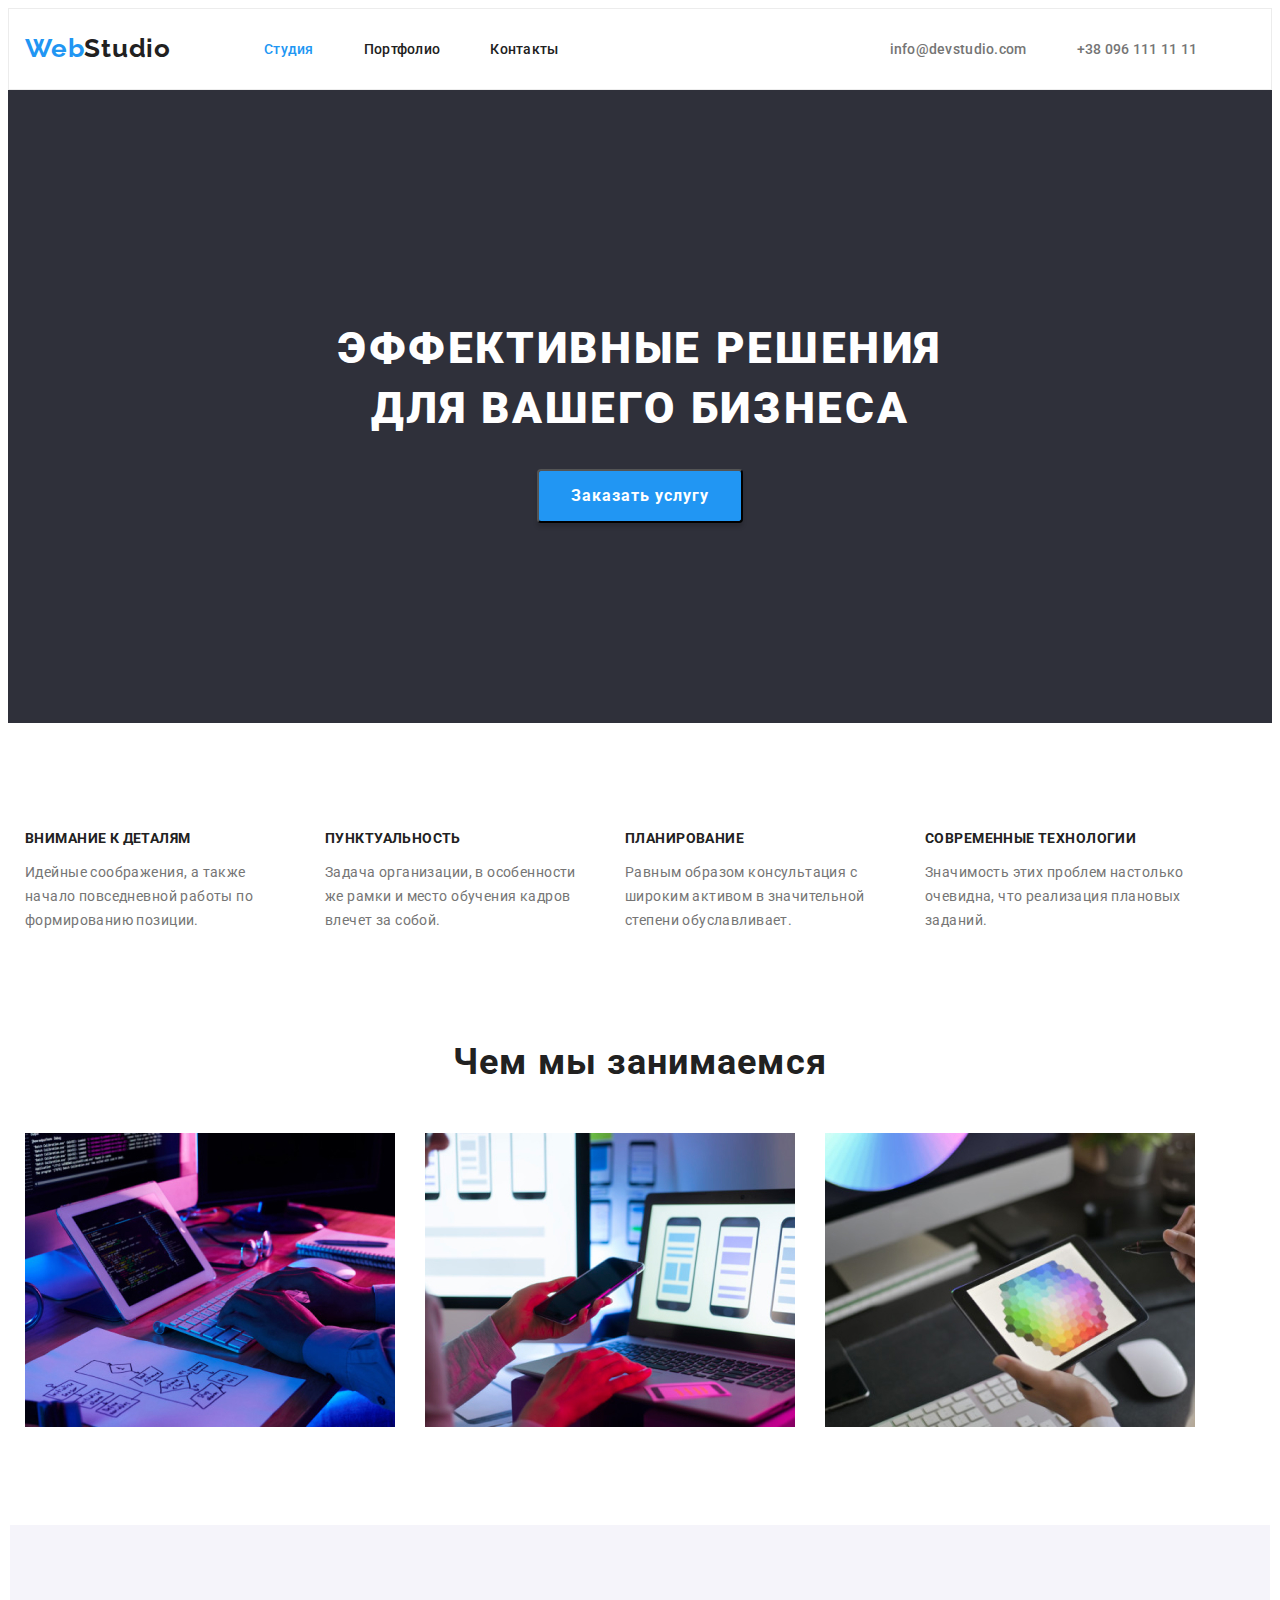
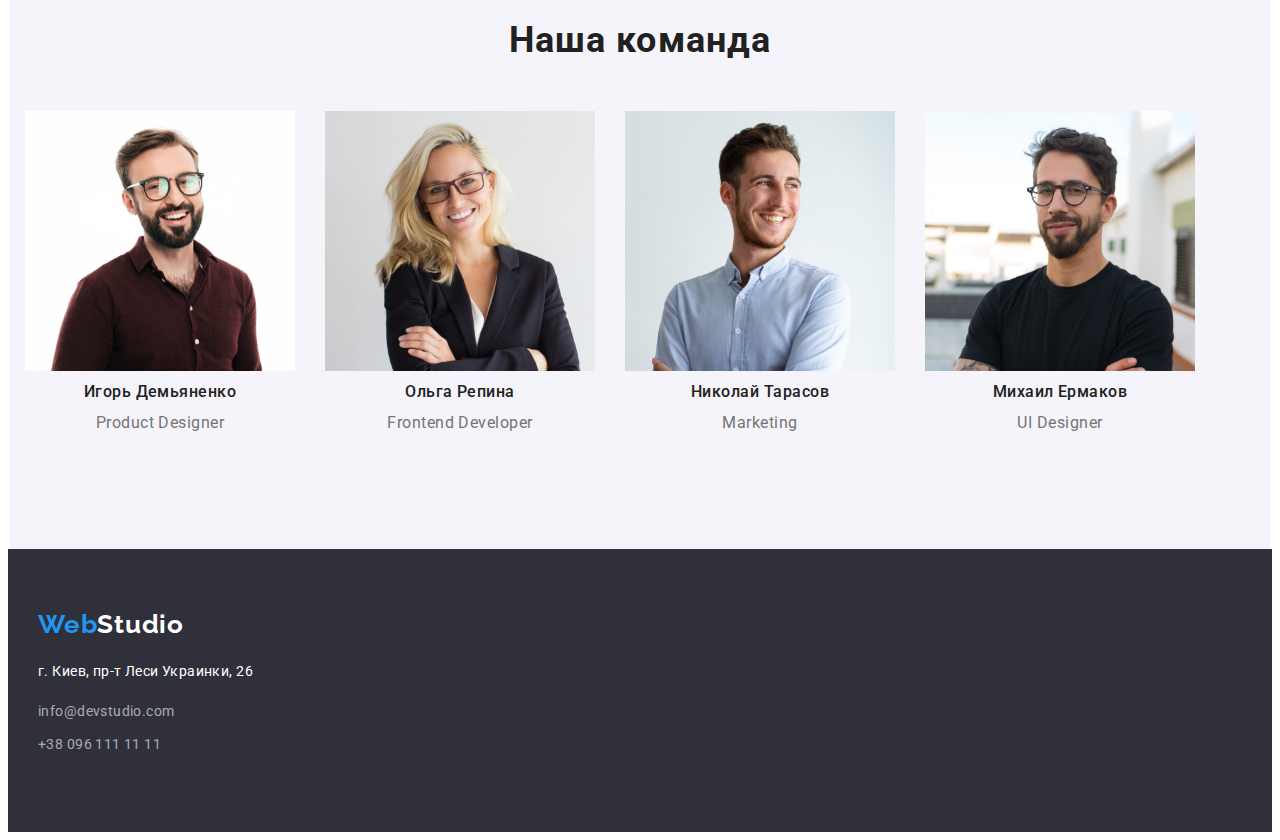
==== commit 813c28d1: "finished" ====
--- a/index.html
+++ b/index.html
@@ -34,7 +34,7 @@
         <h1 class="hero-title">Эффективные решения для вашего бизнеса</h1>
         <button class="button-order" type="button">Заказать услугу</button>
     </div>
-    <section class="container">
+    <section class="section-fix container">
         <ul class="list main-box">
             <li class="item-text">
                 <h3 class="list-title">Внимание к деталям</h3>
--- a/css/styles.css
+++ b/css/styles.css
@@ -12,7 +12,7 @@
 
 header {
   background-color: var(--just-white-color);
-  margin-bottom: 1px;
+  border: 1px solid #ECECEC;
 }
 
 body {
@@ -33,11 +33,15 @@
   padding-left: 15px;
   padding-right: 15px;
   width: 1230px;
-  /* background-color: red; */
 }
 
 section {
   padding-bottom: 94px;
+  padding-top: 94px;
+}
+
+.section-fix {
+  padding-bottom: 0px;
 }
 
 .main-nav {
@@ -74,6 +78,7 @@
 
 }
 
+.logo-link-top:hover,
 .logo-link-top:focus {
   color: var(--accent-text-color);
 }
@@ -128,7 +133,9 @@
 }
 
 .hero-title {
-  margin: 0px;
+  width: 696px;
+  margin-left: auto;
+  margin-right: auto;
   font-weight: 900;
   font-size: 44px;
   line-height: 1.36;
@@ -208,6 +215,8 @@
   margin-right: 0px;
 }
 
+
+.logo-link:hover,
 .logo-link:focus {
   color: var(--accent-text-color);
 }
@@ -266,21 +275,48 @@
 }
 
 .background-about {
-  margin-left: auto;
-  margin-right: auto;
   padding-top: 200px;
-  padding-bottom: 210px;
-  padding-left: 452px;
-  padding-right: 452px;
-  width: 1600px;
-  height: 600px;
+  padding-bottom: 200px;
   background-color: var(--bg-color);
-  margin-bottom: 94px;
 }
 
 /* Вторая страница */
 
+.buttons {
+  display: flex;
+  justify-content: center;
+  margin: 0px;
+}
+
+.button-item {
+  margin-right: 8px;
+}
+
+.button-item:last-child {
+  margin-right: 0px;
+}
+
+
+.portfolio {
+  display: flex;
+  flex-wrap: wrap;
+  margin: 0px;
+}
+
+.portfolio-items {
+  margin-top: 50px;
+  margin-right: 30px;
+  border: 1px solid #EEEEEE;
+}
+
+.portfolio-items:nth-child(3n){
+  margin-right: 0px;
+}
+
 .titles-port {
+  margin-left: 24px;
+  margin-top: 20px;
+  margin-bottom: 0px;
   font-weight: 700;
   font-size: 18px;
   line-height: 2;
@@ -289,10 +325,17 @@
 }
 
 .description-port {
+  margin-left: 24px;
+  margin-top: 4px;
+  margin-bottom: 0px;
   font-size: 16px;
   line-height: 1.9;
   letter-spacing: 0.03em;
   color: var(--primary-text-color);
+}
+
+.images-port {
+  /* margin-top: 50px; */
 }
 
 button {
@@ -319,10 +362,10 @@
 }
 
 .button-order {
+  margin-left: auto;
+  margin-right: auto;
   margin-top: 30px;
-  margin-right: auto;
-  margin-left: auto;
-  display: block;
+  display: flex;
   padding: 10px 32px;
   border-radius: 4px;
   font-weight: 700;
@@ -336,7 +379,6 @@
 
 
 .team {
-  padding-top: 94px;
   background-color: var(--bg-color-team);
 }
 
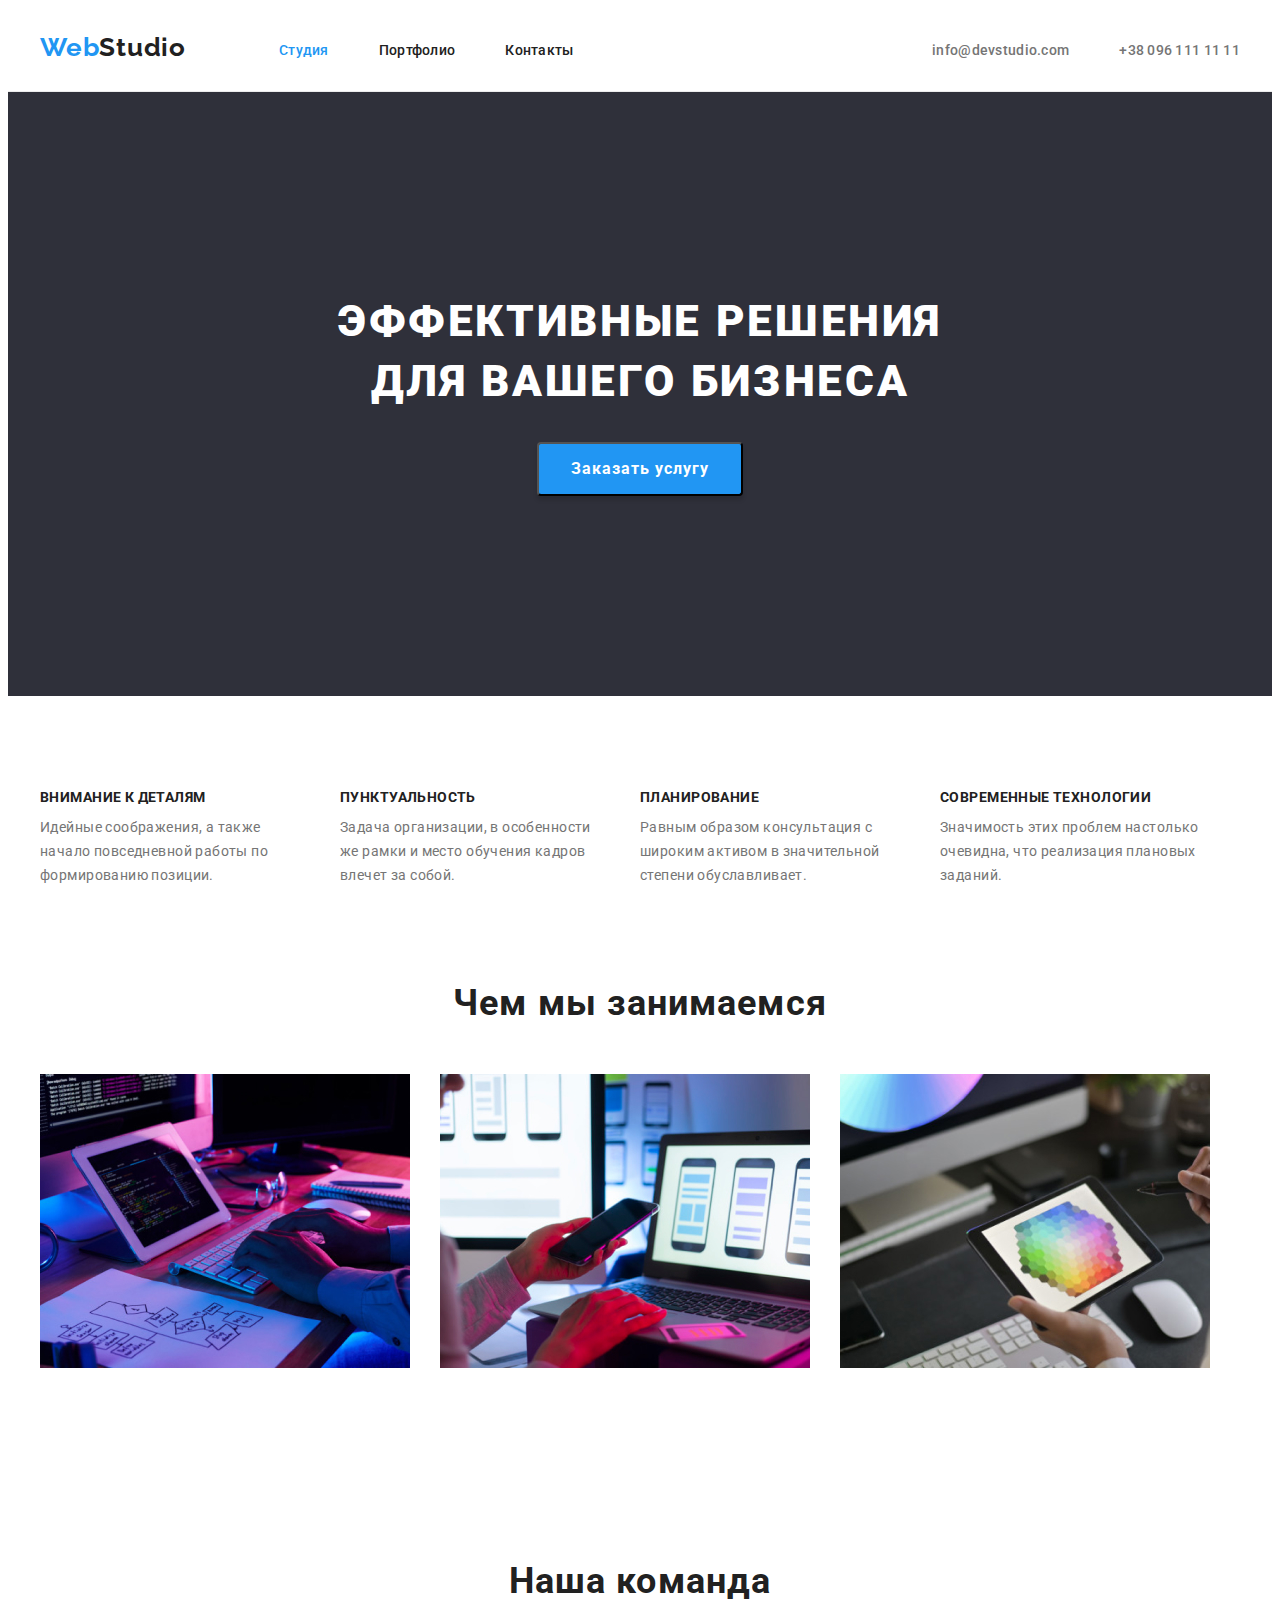
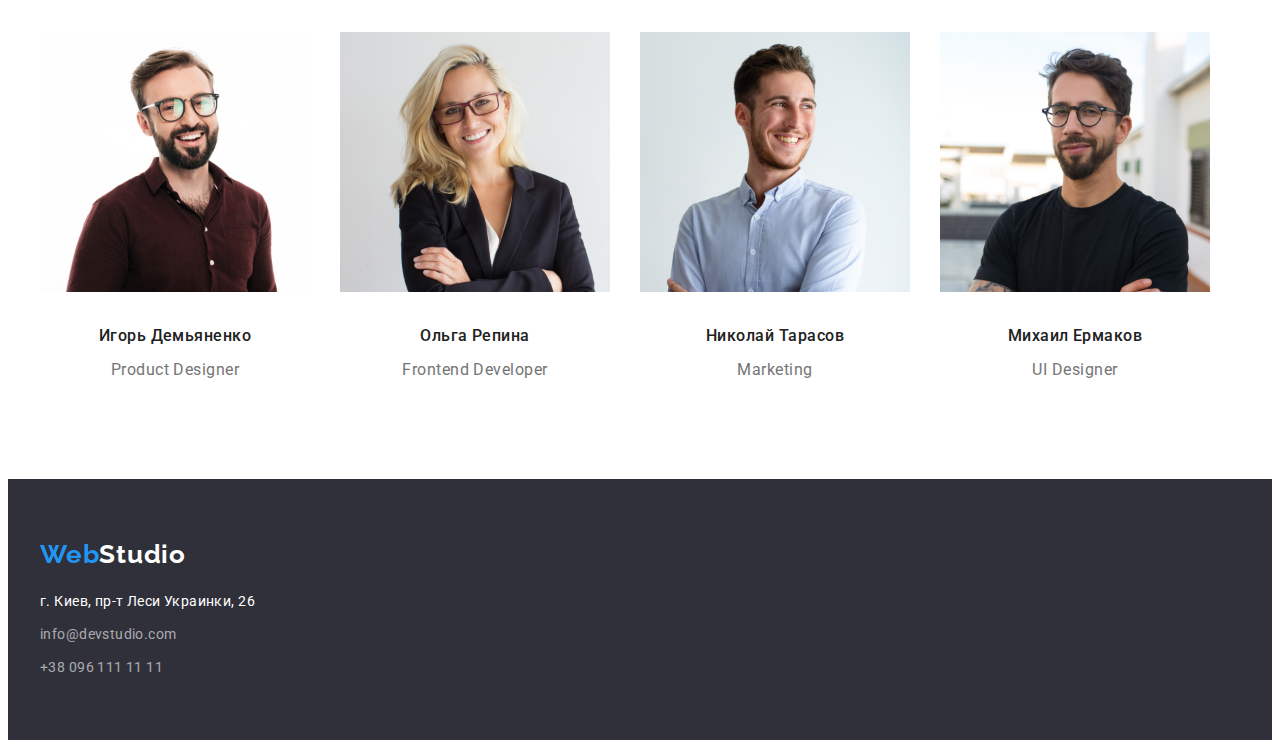
==== commit 85fe06e3: "some fixes" ====
--- a/index.html
+++ b/index.html
@@ -30,11 +30,14 @@
     </div>
 </header>
 <main>
-    <div class="background-about">
+    <section class="background-about">
+        <div class="container">
         <h1 class="hero-title">Эффективные решения для вашего бизнеса</h1>
         <button class="button-order" type="button">Заказать услугу</button>
-    </div>
-    <section class="section-fix container">
+        </div>
+    </section>
+    <section class="section-fix">
+        <div class="container">
         <ul class="list main-box">
             <li class="item-text">
                 <h3 class="list-title">Внимание к деталям</h3>
@@ -53,16 +56,20 @@
                 <p class="text">Значимость этих проблем настолько очевидна, что реализация плановых заданий.</p>
             </li>
         </ul>
+        </div>
     </section>
-    <section class="container">
+    <section>
+        <div class="container">
         <h2 class="title">Чем мы занимаемся</h2>
         <ul class="list images-list">
             <li class="image"><img src="./images/клава.jpg" alt="Набираем текст" width="370"></li>
             <li class="image"><img src="./images/телефон.jpg" alt="Клацаем телефон" width="370"></li>
             <li class="image"><img src="./images/планшет.jpg" alt="Смотрим на планшет" width="370"></li>
         </ul>
+        </div>
     </section>
-    <section class="team container">
+    <section>
+        <div class="container">
         <h2 class="title">Наша команда</h2>
         <ul class="team-list list">
             <li class="team-item">
@@ -86,6 +93,7 @@
                 <p class="text-description">UI Designer</p>
             </li>
         </ul>
+        </div>
     </section>
 </main>
 <footer>
--- a/css/styles.css
+++ b/css/styles.css
@@ -12,7 +12,7 @@
 
 header {
   background-color: var(--just-white-color);
-  border: 1px solid #ECECEC;
+  border-bottom: 1px solid #ECECEC;
 }
 
 body {
@@ -22,6 +22,7 @@
 
 .list {
   list-style-type: none;
+  margin: 0px;
   padding: 0px;
 }
 
@@ -32,7 +33,7 @@
   margin-right: auto;
   padding-left: 15px;
   padding-right: 15px;
-  width: 1230px;
+  width: 1200px;
 }
 
 section {
@@ -51,14 +52,20 @@
   display: flex;
   justify-content: flex-start;
   align-items: center;
+  margin-top: 0px;
+  margin-bottom: 0px;
 }
 
 .header-box .item {
   margin-right: 50px;
+  padding-top: 32px;
+  padding-bottom: 32px;
 }
 
 .header-box .item:last-child {
   margin-right: 0px;
+  padding-top: 32px;
+  padding-bottom: 32px;
 }
 
 .header-box .item-contact:first-child {
@@ -71,11 +78,9 @@
 .contact-list {
   display: flex;
   align-items: center;
-}
-
-.contact-list .item-contact:first-child {
-  margin-left: 331px;
-
+  margin-top: 0px;
+  margin-bottom: 0px;
+  margin-left: auto;
 }
 
 .logo-link-top:hover,
@@ -133,9 +138,11 @@
 }
 
 .hero-title {
-  width: 696px;
+  max-width: 696px;
   margin-left: auto;
   margin-right: auto;
+  margin-top: 0px;
+  margin-bottom: 30px;
   font-weight: 900;
   font-size: 44px;
   line-height: 1.36;
@@ -160,6 +167,8 @@
 }
 
 .list-title {
+  margin-top: 0px;
+  margin-bottom: 0px;
   font-weight: 700;
   font-size: 14px;
   line-height: 1.14;
@@ -169,6 +178,8 @@
 }
 
 .text {
+  margin-top: 10px;
+  margin-bottom: 0px;
   font-size: 14px;
   line-height: 1.71;
   letter-spacing: 0.03em;
@@ -186,15 +197,19 @@
 }
 
 .title-names {
+  margin-top: 30px;
+  margin-bottom: 10px;
   color: var(--title-text-color);
   font-weight: 500;
   font-size: 16px;
-  line-height: 1.19px;
+  line-height: 1.19;
   letter-spacing: 0.03em;
   text-align: center;
 }
 
 .text-description {
+  margin-top: 0px;
+  margin-bottom: 0px;
   font-size: 16px;
   line-height: 1.9;
   letter-spacing: 0.03em;
@@ -203,11 +218,10 @@
 
 .images-list {
   display: flex;
-  margin: 0px;
+  margin-top: 50px;
 }
 
 .image {
-  margin-top: 50px;
   margin-right: 30px;
 }
 
@@ -268,7 +282,6 @@
 }
 
 footer {
-  padding-left: 15px;
   padding-top: 60px;
   padding-bottom: 60px;
   background-color: var(--bg-color);
@@ -300,13 +313,11 @@
 .portfolio {
   display: flex;
   flex-wrap: wrap;
-  margin: 0px;
 }
 
 .portfolio-items {
   margin-top: 50px;
   margin-right: 30px;
-  border: 1px solid #EEEEEE;
 }
 
 .portfolio-items:nth-child(3n){
@@ -334,16 +345,14 @@
   color: var(--primary-text-color);
 }
 
-.images-port {
-  /* margin-top: 50px; */
-}
-
 button {
   font-family: inherit;
   cursor: pointer;
 }
 
 .button-list {
+  padding-left: 6px;
+  padding-right: 6px;
   background-color: var(--bg-color-button);
   font-weight: 500;
   font-size: 16px;
@@ -364,8 +373,7 @@
 .button-order {
   margin-left: auto;
   margin-right: auto;
-  margin-top: 30px;
-  display: flex;
+  display: block;
   padding: 10px 32px;
   border-radius: 4px;
   font-weight: 700;
@@ -384,11 +392,11 @@
 
 .team-list {
   display: flex;
-  margin: 0px;
+  margin-top: 30px;
+  margin-bottom: 0px;
 }
 
 .team-item {
-  margin-top: 50px;
   margin-right: 30px;
 }
 
@@ -408,3 +416,7 @@
 .buttonall:hover {
   color: var(--just-white-color);
 }
+
+.border {
+  border: 1px solid #EEEEEE;
+}
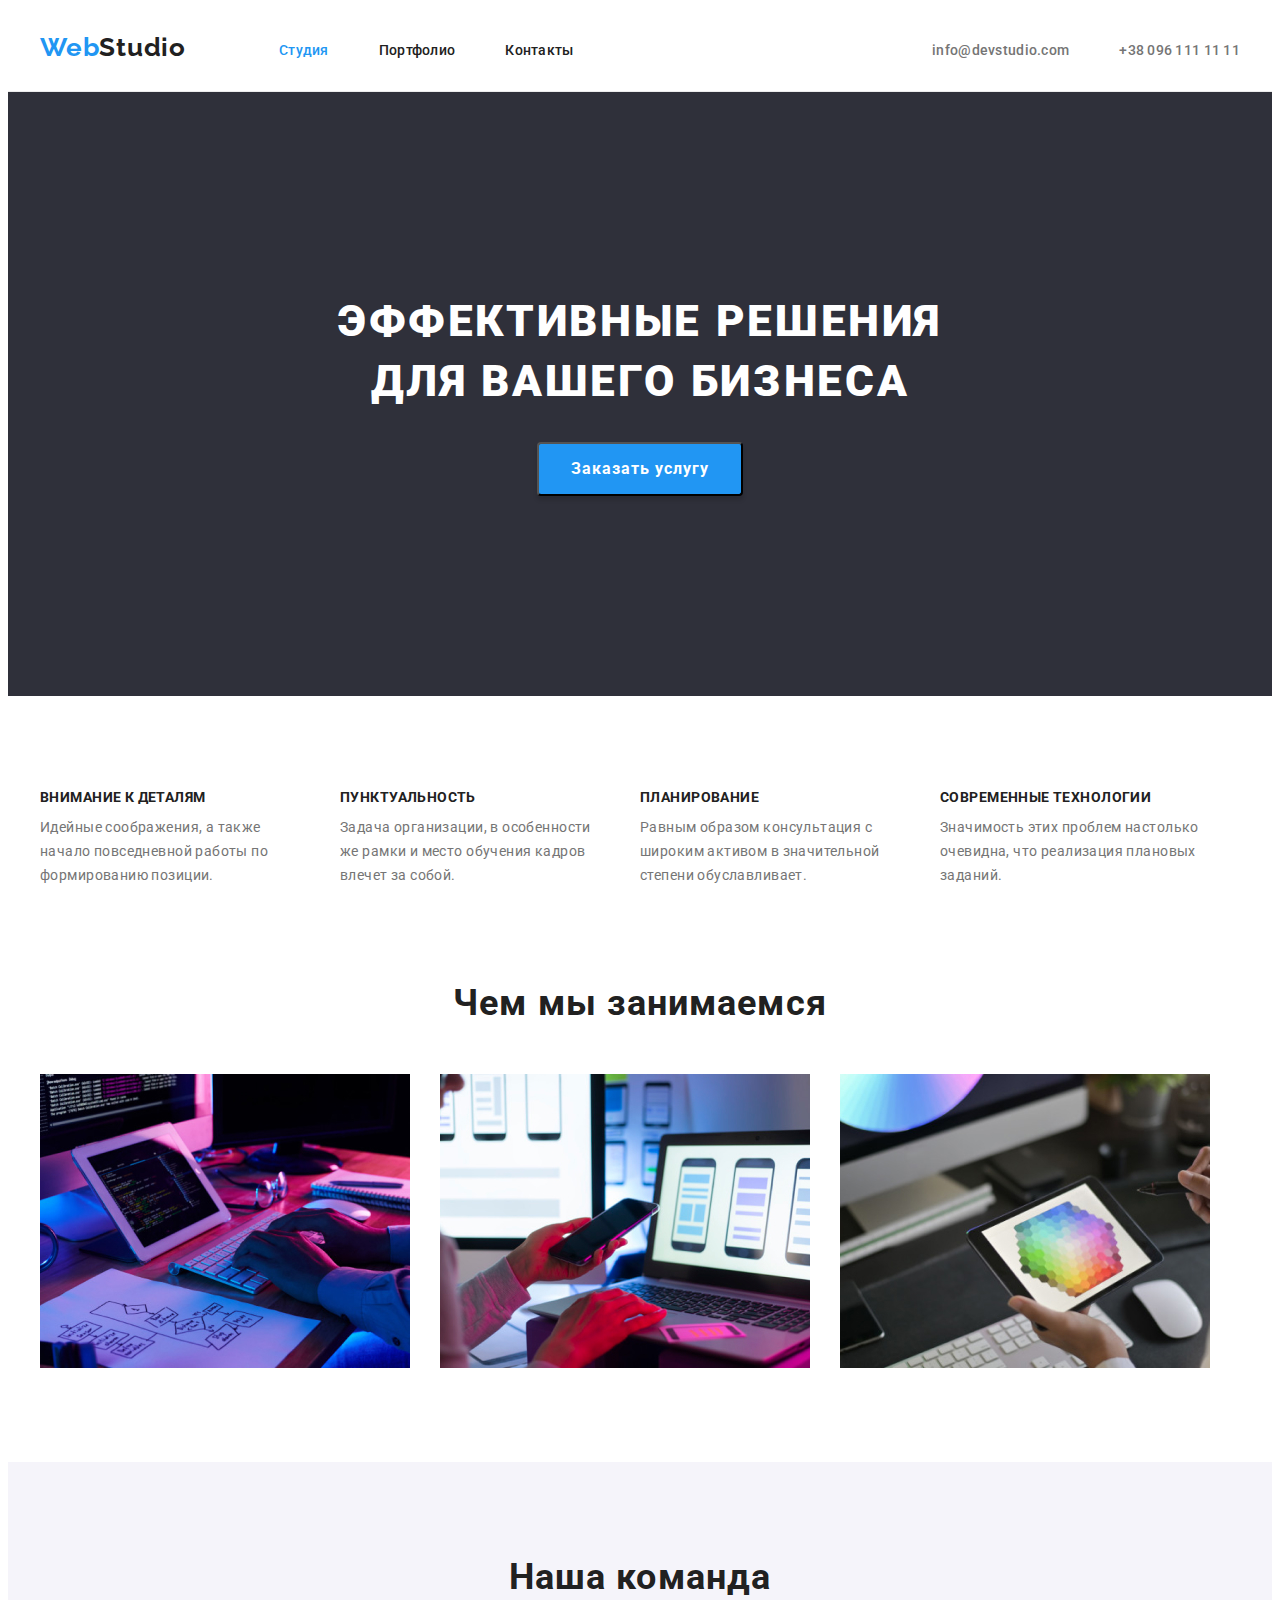
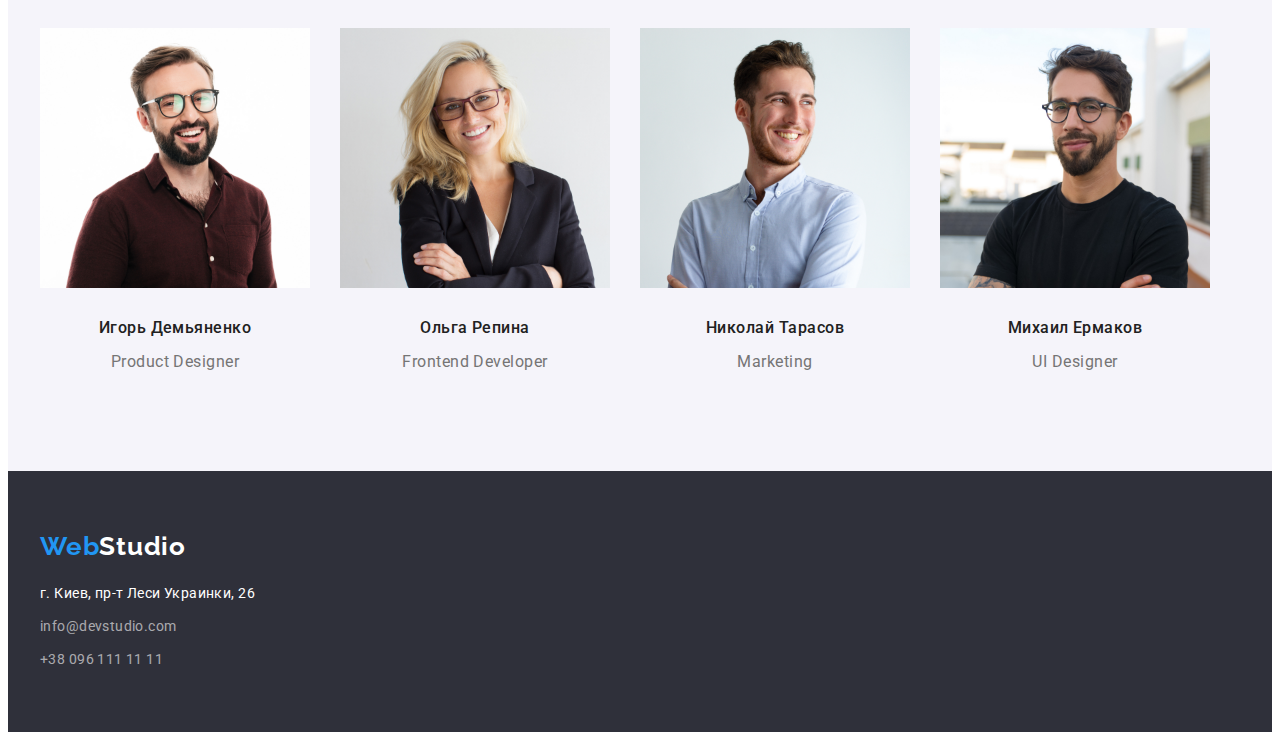
==== commit 5faa2a18: "some fixes" ====
--- a/index.html
+++ b/index.html
@@ -68,7 +68,7 @@
         </ul>
         </div>
     </section>
-    <section>
+    <section class="team">
         <div class="container">
         <h2 class="title">Наша команда</h2>
         <ul class="team-list list">
--- a/css/styles.css
+++ b/css/styles.css
@@ -20,6 +20,9 @@
   color: var(--primary-text-color);
 }
 
+img {
+  display: block;
+}
 .list {
   list-style-type: none;
   margin: 0px;
@@ -68,8 +71,8 @@
   padding-bottom: 32px;
 }
 
-.header-box .item-contact:first-child {
-  margin-left: 331px;
+.item-contact {
+  margin-left: auto;
 }
 .header-box .item-contact + .item-contact {
   margin-left: 50px;
@@ -109,7 +112,7 @@
 .link-nav:focus {
   color: var(--accent-text-color);
 }
-.link-nav,
+
 .link-nav {
   font-weight: 500;
   font-size: 14px;
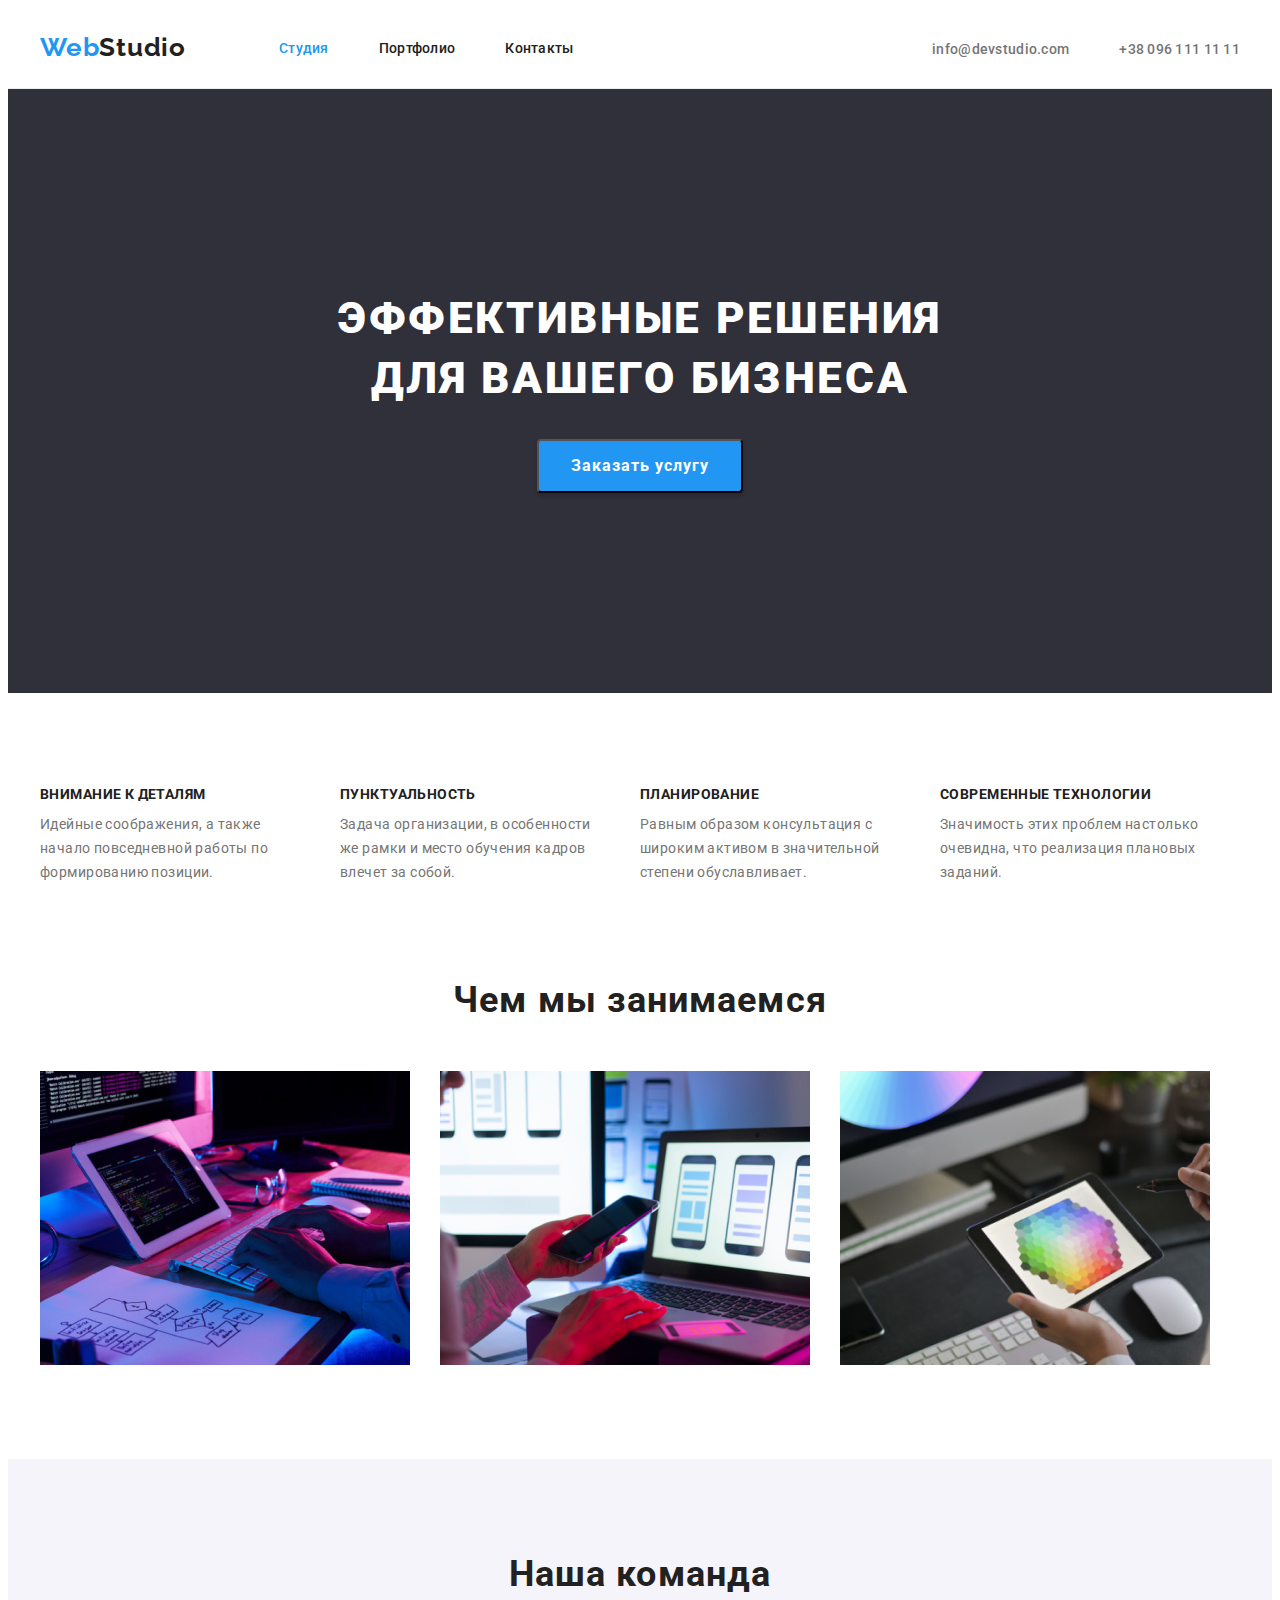
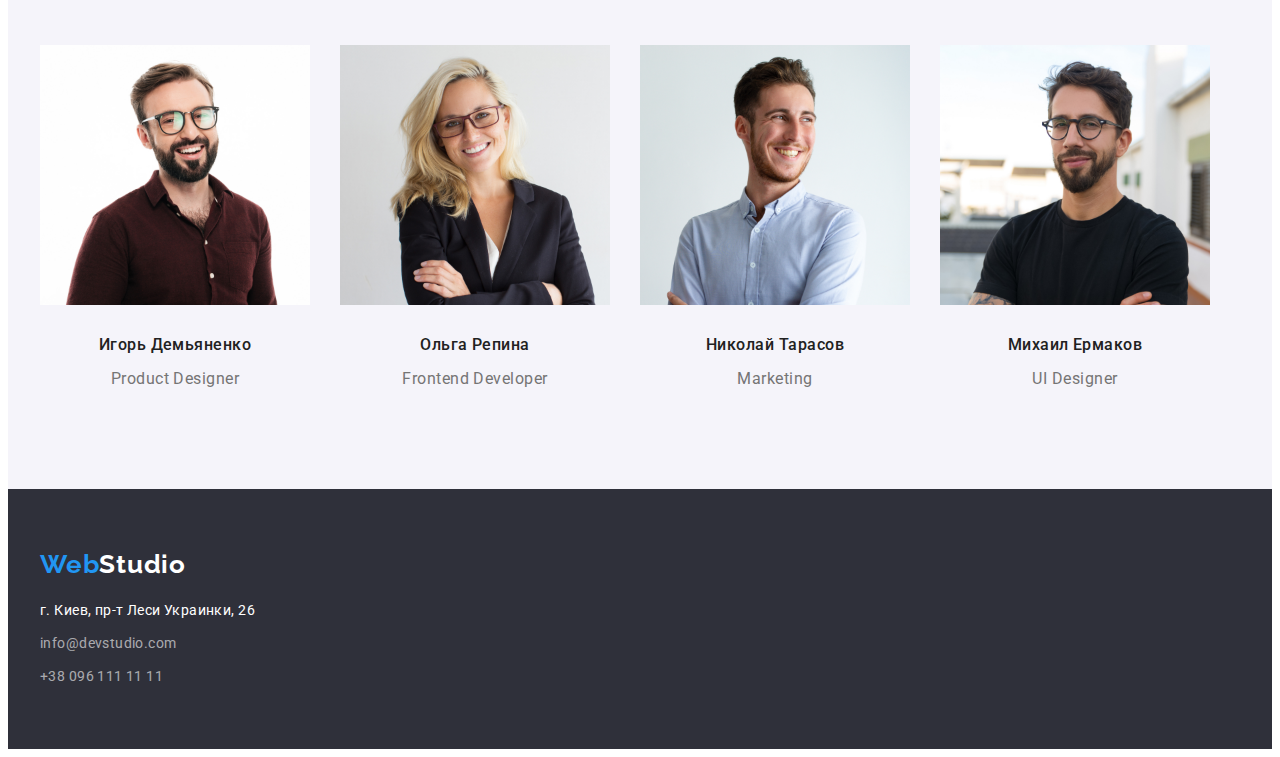
==== commit 1733373b: "last fixes" ====
--- a/index.html
+++ b/index.html
@@ -74,23 +74,31 @@
         <ul class="team-list list">
             <li class="team-item">
                 <img src="./images/Игорь.jpg" alt="Про Игоря Демьяненко" width="270">
-                <h3 class="title-names">Игорь Демьяненко</h3>
-                <p class="text-description">Product Designer</p>
+                <div class="title-text">
+                    <h3 class="title-names">Игорь Демьяненко</h3>
+                    <p class="text-description">Product Designer</p>
+                </div>
             </li>
             <li class="team-item">
                 <img src="./images/Ольга.jpg" alt="Про Ольгу Репину" width="270">
+                <div class="title-text">
                 <h3 class="title-names">Ольга Репина</h3>
                 <p class="text-description">Frontend Developer</p>
+                </div>
             </li>
             <li class="team-item">
                 <img src="./images/Николай.jpg" alt="Про Николая Тарасова" width="270">
+                <div class="title-text">
                 <h3 class="title-names">Николай Тарасов</h3>
                 <p class="text-description">Marketing</p>
+                </div>
             </li>
             <li class="team-item">
                 <img src="./images/Михаил.jpg" alt="Про Михаила Ермакова" width="270">
+                <div class="title-text">
                 <h3 class="title-names">Михаил Ермаков</h3>
                 <p class="text-description">UI Designer</p>
+                </div>
             </li>
         </ul>
         </div>
@@ -101,7 +109,7 @@
     <a href="./index.html" class="logo-link current"><span class="accent">Web</span><span class="accent-white">Studio</span></a>
     <address>
         <p class="address-text">г. Киев, пр-т Леси Украинки, 26 </p>
-    <ul class="list">
+    <ul class="footer-list">
         <li class="item-footer"><a href="mailto:info@devstudio.com" class="address-link">info@devstudio.com </a></li>
         <li class="item-footer"><a href="tel:+380961111111" class="address-link">+38 096 111 11 11</a></li>
     </ul>
--- a/css/styles.css
+++ b/css/styles.css
@@ -23,6 +23,11 @@
 img {
   display: block;
 }
+
+address {
+  margin-top: 20px;
+}
+
 .list {
   list-style-type: none;
   margin: 0px;
@@ -53,22 +58,16 @@
 }
 .header-box {
   display: flex;
-  justify-content: flex-start;
   align-items: center;
-  margin-top: 0px;
-  margin-bottom: 0px;
 }
 
 .header-box .item {
   margin-right: 50px;
-  padding-top: 32px;
-  padding-bottom: 32px;
-}
+}
+
 
 .header-box .item:last-child {
   margin-right: 0px;
-  padding-top: 32px;
-  padding-bottom: 32px;
 }
 
 .item-contact {
@@ -114,6 +113,9 @@
 }
 
 .link-nav {
+  display: block;
+  padding-top: 32px;
+  padding-bottom: 32px;
   font-weight: 500;
   font-size: 14px;
   line-height: 1.17;
@@ -199,8 +201,12 @@
   color: var(--title-text-color);
 }
 
+.title-text {
+  margin-top: 30px;
+}
+
 .title-names {
-  margin-top: 30px;
+  margin-top: 0px;
   margin-bottom: 10px;
   color: var(--title-text-color);
   font-weight: 500;
@@ -250,7 +256,7 @@
 }
 
 .address-text {
-  margin-top: 20px;
+  margin-top: 0px;
   margin-bottom: 0px;
   margin-right: 0px;
   font-style: normal;
@@ -271,10 +277,20 @@
   color: var(--address-link-color);
 }
 
-.item-footer {
+.item-footer + .item-footer {
   margin-top: 9px;
   margin-right: 0px;
 }
+
+.footer-list {
+  margin-top: 9px;
+  margin-bottom: 0px;
+  list-style-type: none;
+  padding: 0px;
+}
+
+
+
 .accent,
 .accent-white:focus {
   color: var(--accent-text-color);
@@ -316,6 +332,7 @@
 .portfolio {
   display: flex;
   flex-wrap: wrap;
+  margin-top: 50px;
 }
 
 .portfolio-items {
@@ -323,13 +340,16 @@
   margin-right: 30px;
 }
 
+.portfolio-items:nth-child(-n + 3){
+  margin-top: 0px;
+}
+
 .portfolio-items:nth-child(3n){
   margin-right: 0px;
 }
 
 .titles-port {
-  margin-left: 24px;
-  margin-top: 20px;
+  margin-top: 0px;
   margin-bottom: 0px;
   font-weight: 700;
   font-size: 18px;
@@ -339,7 +359,6 @@
 }
 
 .description-port {
-  margin-left: 24px;
   margin-top: 4px;
   margin-bottom: 0px;
   font-size: 16px;
@@ -395,7 +414,7 @@
 
 .team-list {
   display: flex;
-  margin-top: 30px;
+  margin-top: 50px;
   margin-bottom: 0px;
 }
 
@@ -407,6 +426,8 @@
   margin-right: 0px;
 }
 .buttonall {
+  padding-left: 6px;
+  padding-right: 6px;
   color: var(--just-white-color);
   font-weight: 500;
   font-size: 16px;
@@ -421,5 +442,10 @@
 }
 
 .border {
-  border: 1px solid #EEEEEE;
-}
+  padding-top: 20px;
+  padding-left: 24px;
+  padding-bottom: 20px;
+  border-bottom: 1px solid #EEEEEE;
+  border-right: 1px solid #EEEEEE;
+  border-left: 1px solid #EEEEEE;
+}
